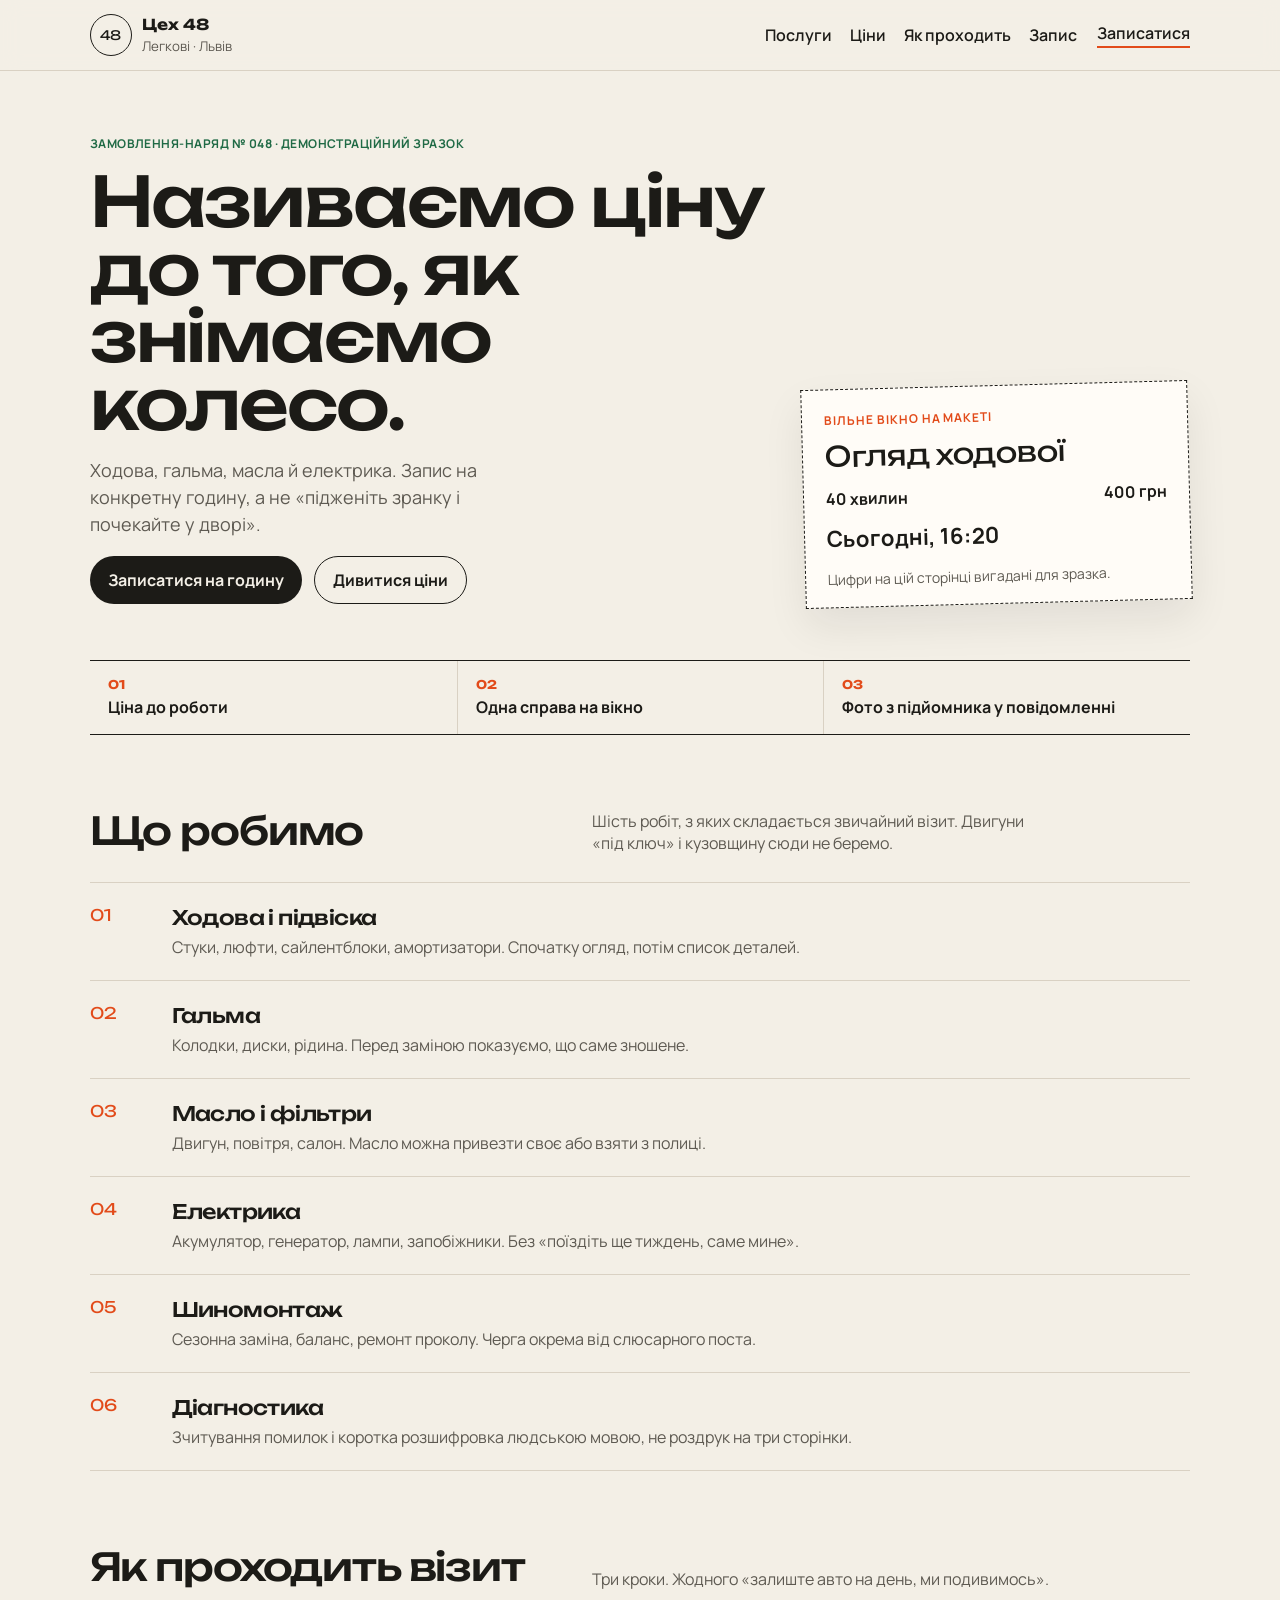
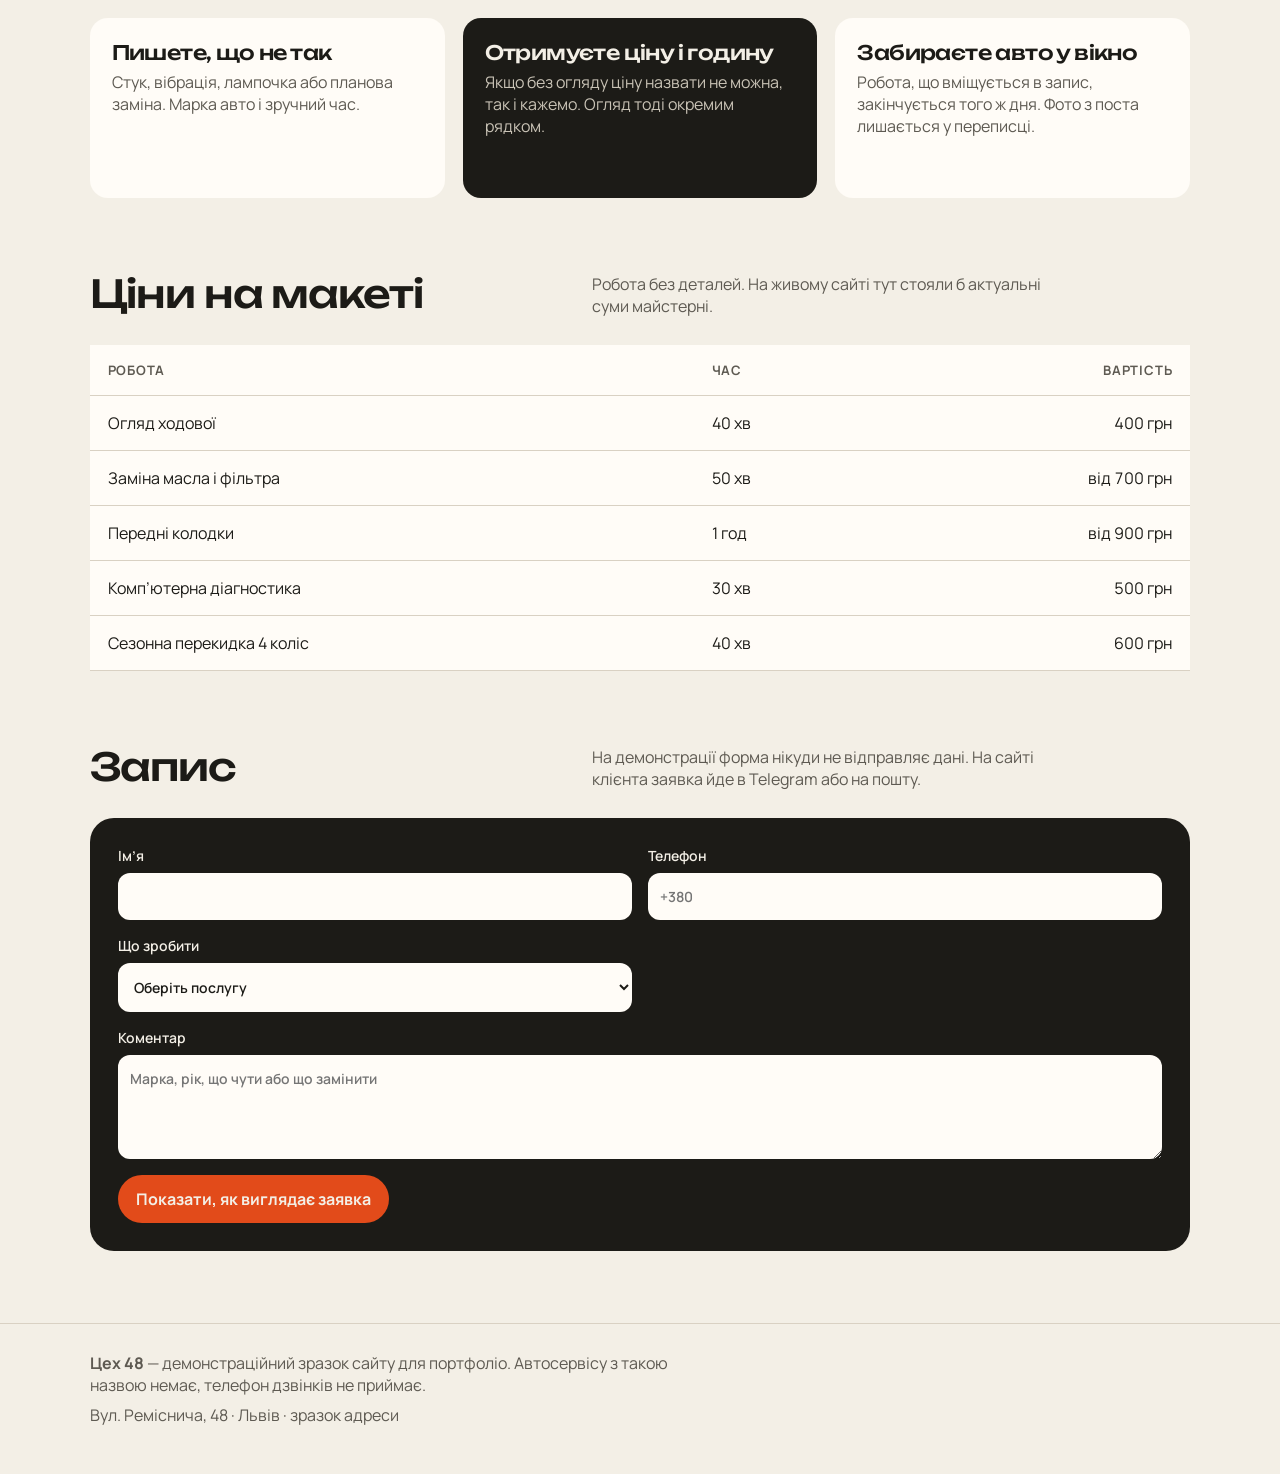
==== index.html @ 87de1c7a "Add a portfolio demo landing for a fictional auto shop. Co-authored-by: Cursor <cursoragent@cursor.c" ====
<!DOCTYPE html>
<html lang="uk">
<head>
  <meta charset="utf-8">
  <meta name="viewport" content="width=device-width, initial-scale=1">
  <title>Цех 48 — демонстраційний сайт автосервісу</title>
  <meta name="description" content="Демонстраційний лендінг автосервісу: послуги, ціни до початку роботи і форма запису. Зразок для портфоліо, не діючий сервіс.">
  <link rel="preconnect" href="https://fonts.googleapis.com">
  <link rel="preconnect" href="https://fonts.gstatic.com" crossorigin>
  <link href="https://fonts.googleapis.com/css2?family=Manrope:wght@400;500;600;700&family=Unbounded:wght@500;700&display=swap" rel="stylesheet">
  <link rel="stylesheet" href="styles.css">
</head>
<body>
  <a class="skip" href="#zapis">До запису</a>
  <header class="top">
    <a class="brand" href="#top">
      <span class="brand-mark" aria-hidden="true">48</span>
      <span>
        <strong>Цех 48</strong>
        <small>Легкові · Львів</small>
      </span>
    </a>
    <nav class="nav" id="nav">
      <a href="#poslugy">Послуги</a>
      <a href="#ciny">Ціни</a>
      <a href="#yak">Як проходить</a>
      <a href="#zapis">Запис</a>
    </nav>
    <a class="top-phone" href="#zapis">Записатися</a>
    <button class="menu" type="button" aria-expanded="false" aria-controls="nav">Меню</button>
  </header>

  <main id="top">
    <section class="hero">
      <div class="hero-copy">
        <p class="kicker">Замовлення-наряд № 048 · демонстраційний зразок</p>
        <h1>Називаємо ціну до того, як знімаємо колесо.</h1>
        <p class="lead">Ходова, гальма, масла й електрика. Запис на конкретну годину, а не «підженіть зранку і почекайте у дворі».</p>
        <div class="hero-actions">
          <a class="btn" href="#zapis">Записатися на годину</a>
          <a class="btn btn-ghost" href="#ciny">Дивитися ціни</a>
        </div>
      </div>
      <aside class="ticket" aria-label="Приклад вікна запису">
        <p class="ticket-label">Вільне вікно на макеті</p>
        <p class="ticket-title">Огляд ходової</p>
        <p class="ticket-meta"><span>40 хвилин</span><span>400 грн</span></p>
        <p class="ticket-time">Сьогодні, 16:20</p>
        <p class="ticket-note">Цифри на цій сторінці вигадані для зразка.</p>
      </aside>
    </section>

    <section class="strip" aria-label="Коротко про формат">
      <p><b>01</b> Ціна до роботи</p>
      <p><b>02</b> Одна справа на вікно</p>
      <p><b>03</b> Фото з підйомника у повідомленні</p>
    </section>

    <section id="poslugy" class="block">
      <div class="block-head">
        <h2>Що робимо</h2>
        <p>Шість робіт, з яких складається звичайний візит. Двигуни «під ключ» і кузовщину сюди не беремо.</p>
      </div>
      <ol class="services">
        <li>
          <span>01</span>
          <div>
            <h3>Ходова і підвіска</h3>
            <p>Стуки, люфти, сайлентблоки, амортизатори. Спочатку огляд, потім список деталей.</p>
          </div>
        </li>
        <li>
          <span>02</span>
          <div>
            <h3>Гальма</h3>
            <p>Колодки, диски, рідина. Перед заміною показуємо, що саме зношене.</p>
          </div>
        </li>
        <li>
          <span>03</span>
          <div>
            <h3>Масло і фільтри</h3>
            <p>Двигун, повітря, салон. Масло можна привезти своє або взяти з полиці.</p>
          </div>
        </li>
        <li>
          <span>04</span>
          <div>
            <h3>Електрика</h3>
            <p>Акумулятор, генератор, лампи, запобіжники. Без «поїздіть ще тиждень, саме мине».</p>
          </div>
        </li>
        <li>
          <span>05</span>
          <div>
            <h3>Шиномонтаж</h3>
            <p>Сезонна заміна, баланс, ремонт проколу. Черга окрема від слюсарного поста.</p>
          </div>
        </li>
        <li>
          <span>06</span>
          <div>
            <h3>Діагностика</h3>
            <p>Зчитування помилок і коротка розшифровка людською мовою, не роздрук на три сторінки.</p>
          </div>
        </li>
      </ol>
    </section>

    <section id="yak" class="block steps-wrap">
      <div class="block-head">
        <h2>Як проходить візит</h2>
        <p>Три кроки. Жодного «залиште авто на день, ми подивимось».</p>
      </div>
      <ol class="steps">
        <li>
          <h3>Пишете, що не так</h3>
          <p>Стук, вібрація, лампочка або планова заміна. Марка авто і зручний час.</p>
        </li>
        <li>
          <h3>Отримуєте ціну і годину</h3>
          <p>Якщо без огляду ціну назвати не можна, так і кажемо. Огляд тоді окремим рядком.</p>
        </li>
        <li>
          <h3>Забираєте авто у вікно</h3>
          <p>Робота, що вміщується в запис, закінчується того ж дня. Фото з поста лишається у переписці.</p>
        </li>
      </ol>
    </section>

    <section id="ciny" class="block">
      <div class="block-head">
        <h2>Ціни на макеті</h2>
        <p>Робота без деталей. На живому сайті тут стояли б актуальні суми майстерні.</p>
      </div>
      <table>
        <caption class="sr">Приклад цін</caption>
        <thead>
          <tr>
            <th>Робота</th>
            <th>Час</th>
            <th>Вартість</th>
          </tr>
        </thead>
        <tbody>
          <tr>
            <td>Огляд ходової</td>
            <td>40 хв</td>
            <td>400 грн</td>
          </tr>
          <tr>
            <td>Заміна масла і фільтра</td>
            <td>50 хв</td>
            <td>від 700 грн</td>
          </tr>
          <tr>
            <td>Передні колодки</td>
            <td>1 год</td>
            <td>від 900 грн</td>
          </tr>
          <tr>
            <td>Комп’ютерна діагностика</td>
            <td>30 хв</td>
            <td>500 грн</td>
          </tr>
          <tr>
            <td>Сезонна перекидка 4 коліс</td>
            <td>40 хв</td>
            <td>600 грн</td>
          </tr>
        </tbody>
      </table>
    </section>

    <section id="zapis" class="block book">
      <div class="block-head">
        <h2>Запис</h2>
        <p>На демонстрації форма нікуди не відправляє дані. На сайті клієнта заявка йде в Telegram або на пошту.</p>
      </div>
      <form id="form" novalidate>
        <label>
          Ім’я
          <input name="name" autocomplete="name" required maxlength="80">
        </label>
        <label>
          Телефон
          <input name="phone" type="tel" autocomplete="tel" required placeholder="+380">
        </label>
        <label>
          Що зробити
          <select name="job" required>
            <option value="">Оберіть послугу</option>
            <option>Огляд ходової</option>
            <option>Гальма</option>
            <option>Масло і фільтри</option>
            <option>Електрика</option>
            <option>Шиномонтаж</option>
            <option>Діагностика</option>
          </select>
        </label>
        <label class="full">
          Коментар
          <textarea name="note" rows="4" maxlength="400" placeholder="Марка, рік, що чути або що замінити"></textarea>
        </label>
        <button class="btn" type="submit">Показати, як виглядає заявка</button>
        <p class="form-status" role="status" hidden></p>
      </form>
    </section>
  </main>

  <footer>
    <p><strong>Цех 48</strong> — демонстраційний зразок сайту для портфоліо. Автосервісу з такою назвою немає, телефон дзвінків не приймає.</p>
    <p>Вул. Реміснича, 48 · Львів · зразок адреси</p>
  </footer>
  <script src="main.js"></script>
</body>
</html>
---- styles.css ----
:root {
  --paper: #f3efe6;
  --ink: #1c1b17;
  --muted: #5e5a52;
  --line: #d9d1c3;
  --rust: #e24b1a;
  --stamp: #1f6a45;
  --white: #fffcf7;
  --shadow: 0 18px 40px rgba(28, 27, 23, 0.08);
  font-family: Manrope, sans-serif;
  color: var(--ink);
  background: var(--paper);
}

* { box-sizing: border-box; }
html { scroll-behavior: smooth; }
body { margin: 0; }
img { max-width: 100%; }

.skip {
  position: absolute;
  left: 12px;
  top: -40px;
  background: var(--ink);
  color: white;
  padding: 8px 12px;
}
.skip:focus { top: 12px; }

.top {
  position: sticky;
  top: 0;
  z-index: 5;
  display: flex;
  align-items: center;
  gap: 20px;
  padding: 14px 7vw;
  background: rgba(243, 239, 230, 0.92);
  border-bottom: 1px solid var(--line);
  backdrop-filter: blur(10px);
}

.brand {
  display: flex;
  align-items: center;
  gap: 10px;
  color: inherit;
  text-decoration: none;
  margin-right: auto;
}
.brand strong { display: block; font-family: Unbounded, sans-serif; font-size: 15px; }
.brand small { color: var(--muted); }
.brand-mark {
  width: 42px;
  height: 42px;
  display: grid;
  place-items: center;
  border: 1.5px solid var(--ink);
  border-radius: 50%;
  font-family: Unbounded, sans-serif;
  font-size: 13px;
}

.nav { display: flex; gap: 18px; }
.nav a, .top-phone { color: inherit; text-decoration: none; font-weight: 600; }
.top-phone {
  border-bottom: 2px solid var(--rust);
  padding-bottom: 2px;
}
.menu {
  display: none;
  border: 1px solid var(--ink);
  background: transparent;
  padding: 8px 12px;
  font: inherit;
  font-weight: 700;
}

.hero {
  display: grid;
  grid-template-columns: 1.4fr 0.8fr;
  gap: 36px;
  align-items: end;
  padding: 64px 7vw 36px;
}
.kicker {
  margin: 0 0 16px;
  letter-spacing: 0.04em;
  text-transform: uppercase;
  font-size: 12px;
  font-weight: 700;
  color: var(--stamp);
}
h1, h2, h3 { font-family: Unbounded, sans-serif; font-weight: 500; letter-spacing: -0.03em; }
h1 { margin: 0; font-size: clamp(40px, 5.4vw, 72px); line-height: 0.98; max-width: 12ch; }
.lead { max-width: 42ch; font-size: 18px; line-height: 1.5; color: var(--muted); }
.hero-actions { display: flex; flex-wrap: wrap; gap: 12px; margin-top: 8px; }

.btn {
  display: inline-flex;
  align-items: center;
  justify-content: center;
  min-height: 48px;
  padding: 0 18px;
  border: 0;
  border-radius: 999px;
  background: var(--ink);
  color: var(--paper);
  font: inherit;
  font-weight: 700;
  text-decoration: none;
  cursor: pointer;
}
.btn-ghost { background: transparent; color: var(--ink); border: 1px solid var(--ink); }

.ticket {
  background: var(--white);
  border: 1px dashed var(--ink);
  box-shadow: var(--shadow);
  padding: 22px 22px 18px;
  transform: rotate(-1.5deg);
}
.ticket-label { margin: 0; font-size: 12px; font-weight: 700; letter-spacing: 0.08em; text-transform: uppercase; color: var(--rust); }
.ticket-title { margin: 10px 0 0; font-family: Unbounded, sans-serif; font-size: 28px; }
.ticket-meta, .ticket-time { display: flex; justify-content: space-between; margin: 14px 0 0; font-weight: 700; }
.ticket-time { font-size: 22px; }
.ticket-note { margin: 16px 0 0; color: var(--muted); font-size: 14px; }

.strip {
  display: grid;
  grid-template-columns: repeat(3, 1fr);
  margin: 20px 7vw 0;
  border-top: 1px solid var(--ink);
  border-bottom: 1px solid var(--ink);
}
.strip p { margin: 0; padding: 16px 18px; font-weight: 700; }
.strip p + p { border-left: 1px solid var(--line); }
.strip b { display: block; color: var(--rust); font-family: Unbounded, sans-serif; font-size: 12px; margin-bottom: 4px; }

.block { padding: 72px 7vw 0; }
.block-head { display: grid; grid-template-columns: 0.8fr 1fr; gap: 24px; align-items: end; margin-bottom: 28px; }
.block-head h2 { margin: 0; font-size: clamp(28px, 3vw, 42px); }
.block-head p { margin: 0; color: var(--muted); max-width: 46ch; }

.services { list-style: none; margin: 0; padding: 0; border-top: 1px solid var(--line); }
.services li {
  display: grid;
  grid-template-columns: 70px 1fr;
  gap: 12px;
  padding: 22px 0;
  border-bottom: 1px solid var(--line);
}
.services span { font-family: Unbounded, sans-serif; color: var(--rust); }
.services h3, .steps h3 { margin: 0 0 6px; font-size: 20px; }
.services p, .steps p { margin: 0; color: var(--muted); }

.steps { list-style: none; display: grid; grid-template-columns: repeat(3, 1fr); gap: 18px; margin: 0; padding: 0; }
.steps li { background: var(--white); padding: 22px; border-radius: 18px; min-height: 180px; }
.steps li:nth-child(2) { background: var(--ink); color: var(--paper); }
.steps li:nth-child(2) p { color: #c9c3b6; }

table { width: 100%; border-collapse: collapse; background: var(--white); }
th, td { text-align: left; padding: 16px 18px; border-bottom: 1px solid var(--line); }
th { font-size: 13px; letter-spacing: 0.06em; text-transform: uppercase; color: var(--muted); }
td:last-child, th:last-child { text-align: right; font-variant-numeric: tabular-nums; }
.sr { position: absolute; width: 1px; height: 1px; overflow: hidden; clip: rect(0 0 0 0); }

.book { padding-bottom: 72px; }
form {
  display: grid;
  grid-template-columns: 1fr 1fr;
  gap: 16px;
  background: var(--ink);
  color: var(--paper);
  padding: 28px;
  border-radius: 24px;
}
label { display: grid; gap: 8px; font-size: 14px; font-weight: 600; }
.full { grid-column: 1 / -1; }
input, select, textarea {
  width: 100%;
  border: 0;
  border-radius: 12px;
  padding: 14px 12px;
  font: inherit;
  color: var(--ink);
  background: var(--white);
}
textarea { resize: vertical; }
form .btn { justify-self: start; background: var(--rust); }
.form-status { grid-column: 1 / -1; margin: 0; min-height: 1.4em; }
form.invalid input:invalid, form.invalid select:invalid { outline: 2px solid #ffb199; }

footer {
  padding: 28px 7vw 40px;
  border-top: 1px solid var(--line);
  color: var(--muted);
}
footer p { margin: 0 0 8px; max-width: 62ch; }

@media (max-width: 860px) {
  .menu { display: inline-flex; }
  .nav, .top-phone { display: none; }
  .nav.open {
    display: flex;
    flex-direction: column;
    position: absolute;
    top: 70px;
    left: 0;
    right: 0;
    padding: 12px 7vw 18px;
    background: var(--paper);
    border-bottom: 1px solid var(--line);
  }
  .hero, .block-head, .steps, .strip, form { grid-template-columns: 1fr; }
  .strip p + p { border-left: 0; border-top: 1px solid var(--line); }
  h1 { max-width: none; }
  .hero { padding-top: 36px; }
  .ticket { transform: none; }
}
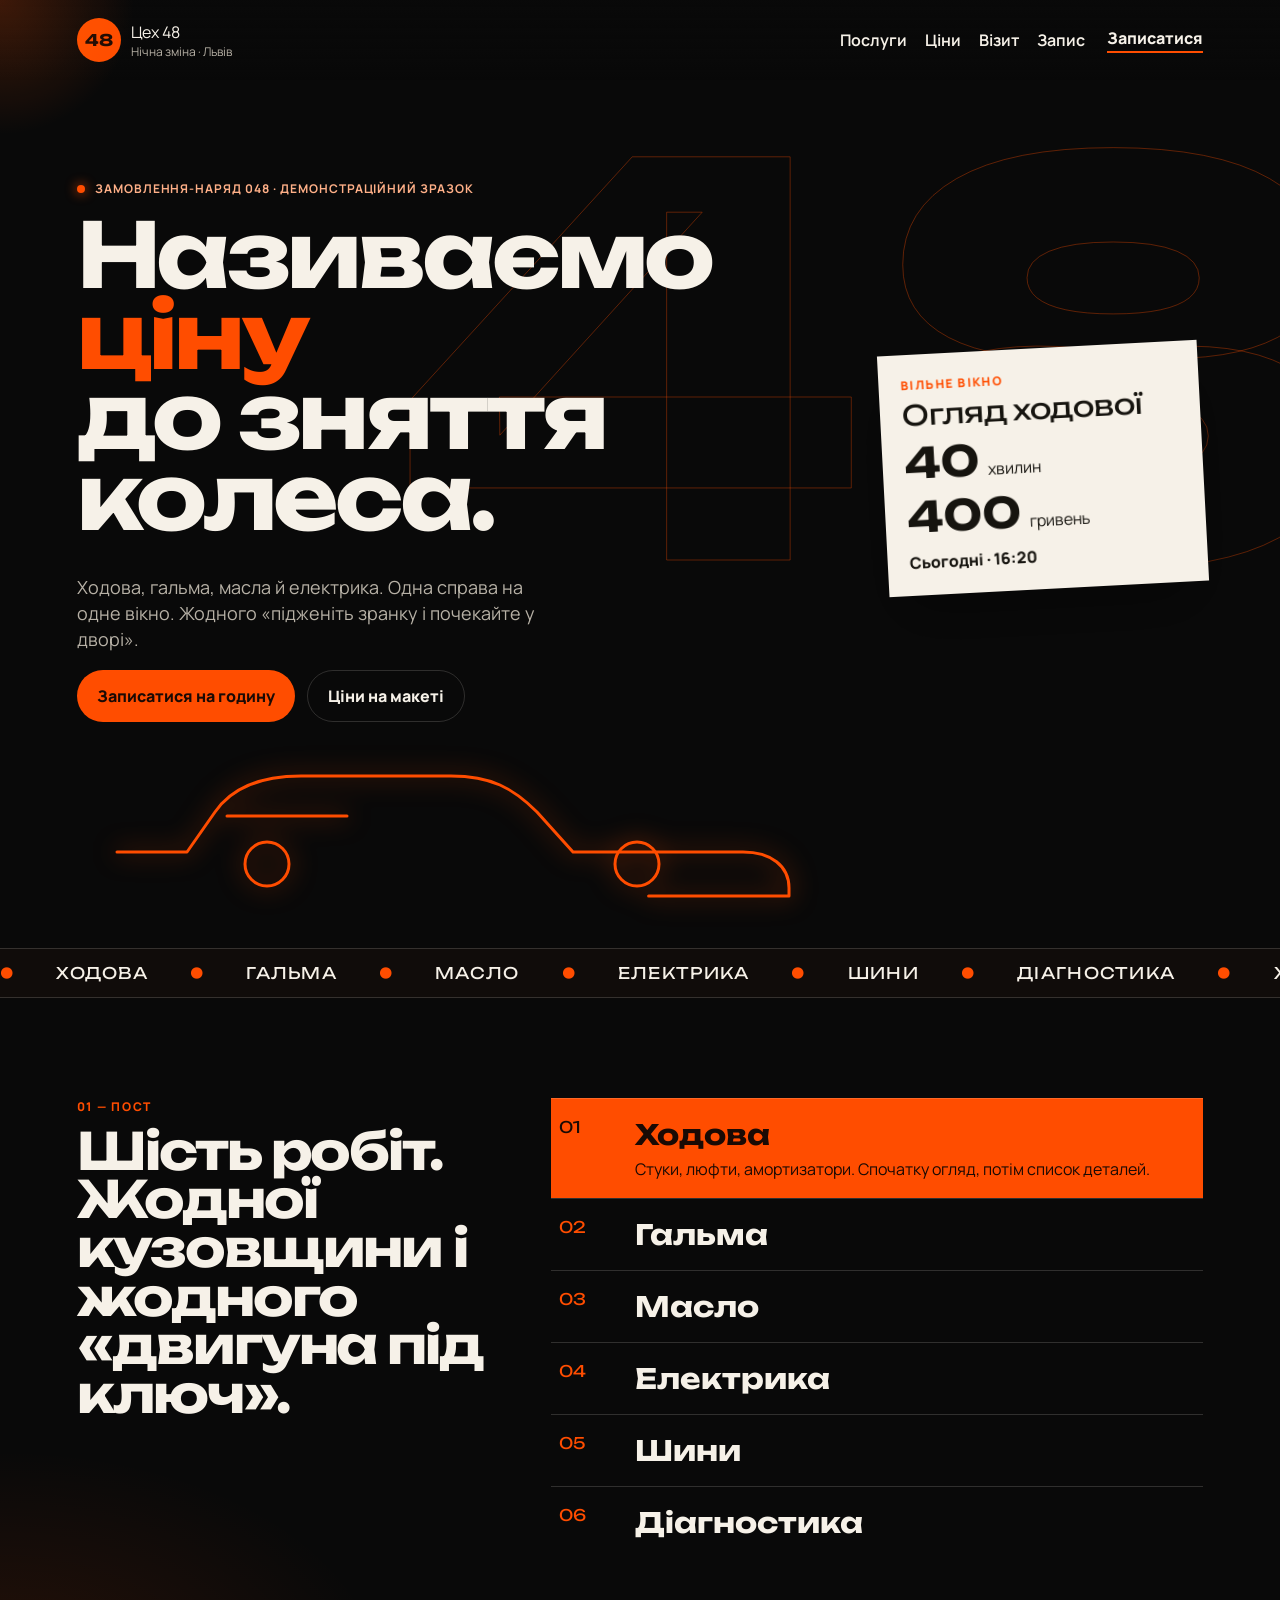
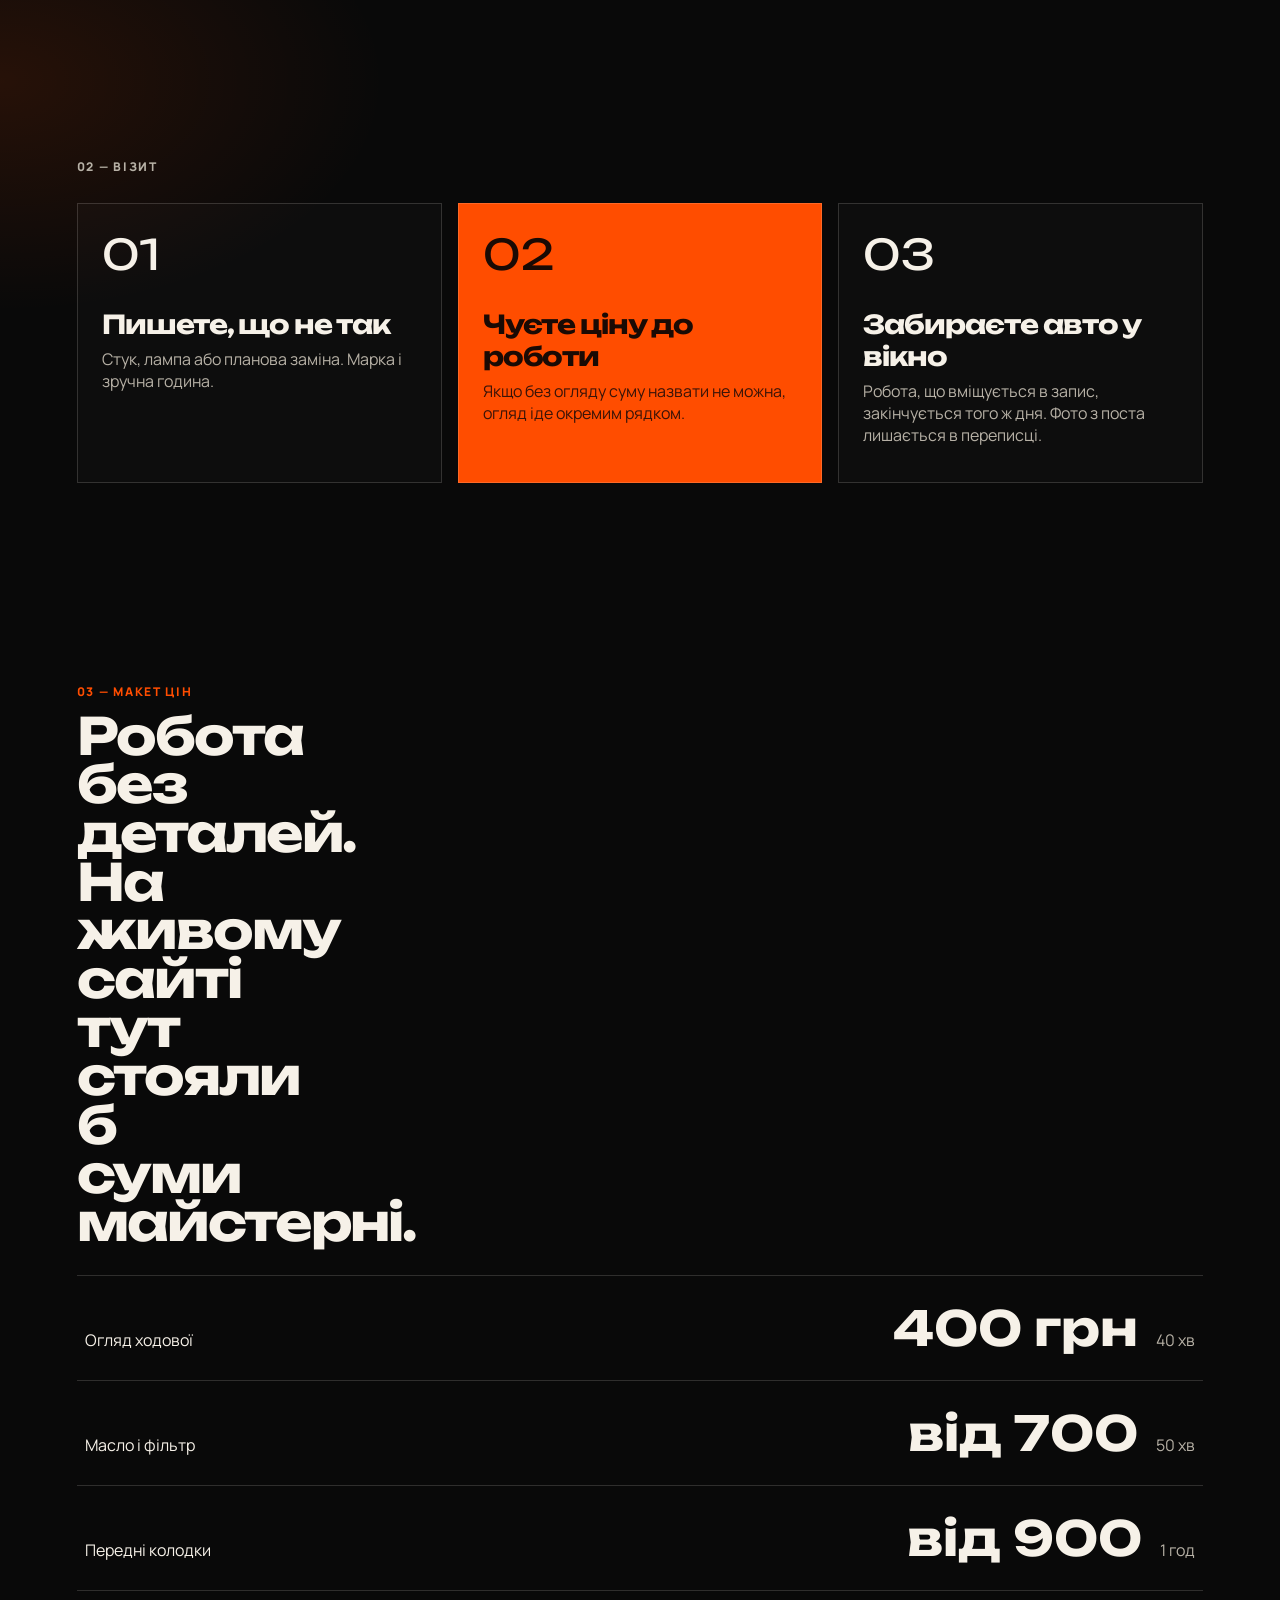
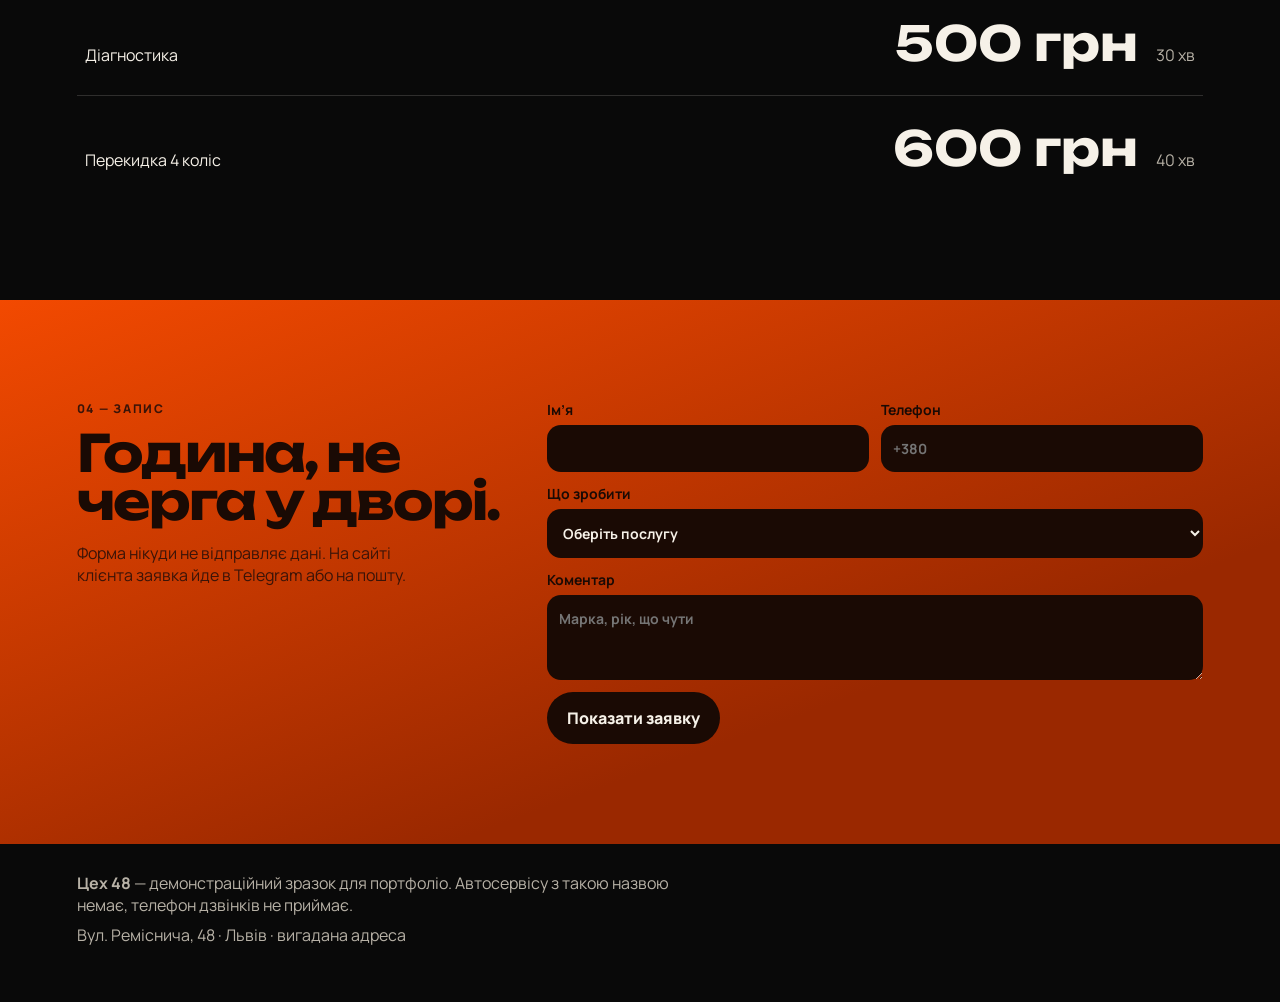
==== commit 2c449894: "Make the demo landing louder, with motion and a night-garage look. Co-authored-by: Cursor <cursorage" ====
--- a/index.html
+++ b/index.html
@@ -4,190 +4,156 @@
   <meta charset="utf-8">
   <meta name="viewport" content="width=device-width, initial-scale=1">
   <title>Цех 48 — демонстраційний сайт автосервісу</title>
-  <meta name="description" content="Демонстраційний лендінг автосервісу: послуги, ціни до початку роботи і форма запису. Зразок для портфоліо, не діючий сервіс.">
+  <meta name="description" content="Демонстраційний лендінг автосервісу Цех 48: послуги, ціни до початку роботи і форма запису. Зразок для портфоліо.">
   <link rel="preconnect" href="https://fonts.googleapis.com">
   <link rel="preconnect" href="https://fonts.gstatic.com" crossorigin>
-  <link href="https://fonts.googleapis.com/css2?family=Manrope:wght@400;500;600;700&family=Unbounded:wght@500;700&display=swap" rel="stylesheet">
+  <link href="https://fonts.googleapis.com/css2?family=Manrope:wght@400;500;600;700&family=Unbounded:wght@500;700;800&display=swap" rel="stylesheet">
   <link rel="stylesheet" href="styles.css">
 </head>
 <body>
+  <div class="progress" aria-hidden="true"></div>
+  <div class="glow" aria-hidden="true"></div>
   <a class="skip" href="#zapis">До запису</a>
+
   <header class="top">
     <a class="brand" href="#top">
-      <span class="brand-mark" aria-hidden="true">48</span>
-      <span>
-        <strong>Цех 48</strong>
-        <small>Легкові · Львів</small>
-      </span>
+      <span class="brand-mark">48</span>
+      <span>Цех 48<small>Нічна зміна · Львів</small></span>
     </a>
     <nav class="nav" id="nav">
       <a href="#poslugy">Послуги</a>
       <a href="#ciny">Ціни</a>
-      <a href="#yak">Як проходить</a>
+      <a href="#yak">Візит</a>
       <a href="#zapis">Запис</a>
     </nav>
-    <a class="top-phone" href="#zapis">Записатися</a>
+    <a class="book-link" href="#zapis">Записатися</a>
     <button class="menu" type="button" aria-expanded="false" aria-controls="nav">Меню</button>
   </header>
 
   <main id="top">
     <section class="hero">
-      <div class="hero-copy">
-        <p class="kicker">Замовлення-наряд № 048 · демонстраційний зразок</p>
-        <h1>Називаємо ціну до того, як знімаємо колесо.</h1>
-        <p class="lead">Ходова, гальма, масла й електрика. Запис на конкретну годину, а не «підженіть зранку і почекайте у дворі».</p>
+      <p class="ghost" aria-hidden="true">48</p>
+      <p class="kicker"><span class="live"></span> Замовлення-наряд 048 · демонстраційний зразок</p>
+      <h1>
+        <span>Називаємо</span>
+        <span class="hot">ціну</span>
+        <span>до зняття колеса.</span>
+      </h1>
+      <div class="hero-row">
+        <p class="lead">Ходова, гальма, масла й електрика. Одна справа на одне вікно. Жодного «підженіть зранку і почекайте у дворі».</p>
         <div class="hero-actions">
           <a class="btn" href="#zapis">Записатися на годину</a>
-          <a class="btn btn-ghost" href="#ciny">Дивитися ціни</a>
+          <a class="btn btn-line" href="#ciny">Ціни на макеті</a>
         </div>
       </div>
-      <aside class="ticket" aria-label="Приклад вікна запису">
-        <p class="ticket-label">Вільне вікно на макеті</p>
-        <p class="ticket-title">Огляд ходової</p>
-        <p class="ticket-meta"><span>40 хвилин</span><span>400 грн</span></p>
-        <p class="ticket-time">Сьогодні, 16:20</p>
-        <p class="ticket-note">Цифри на цій сторінці вигадані для зразка.</p>
+
+      <aside class="ticket">
+        <p class="ticket-k">Вільне вікно</p>
+        <p class="ticket-t">Огляд ходової</p>
+        <p class="ticket-n"><b data-count="40">0</b><span>хвилин</span></p>
+        <p class="ticket-p"><b data-count="400">0</b><span>гривень</span></p>
+        <p class="ticket-time">Сьогодні · 16:20</p>
       </aside>
+
+      <svg class="car" viewBox="0 0 760 160" aria-hidden="true">
+        <path d="M40 112h70l28-40c18-26 48-36 86-36h150c40 0 62 12 86 36l36 40h170c28 0 46 14 46 36v8H40v-8c0-20 0-36 0-36z"/>
+        <circle cx="190" cy="124" r="22"/>
+        <circle cx="560" cy="124" r="22"/>
+        <path d="M150 76h120"/>
+      </svg>
     </section>
 
-    <section class="strip" aria-label="Коротко про формат">
-      <p><b>01</b> Ціна до роботи</p>
-      <p><b>02</b> Одна справа на вікно</p>
-      <p><b>03</b> Фото з підйомника у повідомленні</p>
+    <div class="marquee" aria-hidden="true">
+      <div class="marquee-track">
+        <span>Ходова</span><span>Гальма</span><span>Масло</span><span>Електрика</span><span>Шини</span><span>Діагностика</span>
+        <span>Ходова</span><span>Гальма</span><span>Масло</span><span>Електрика</span><span>Шини</span><span>Діагностика</span>
+      </div>
+    </div>
+
+    <section id="poslugy" class="stage">
+      <div class="stage-copy">
+        <p class="eyebrow">01 — Пост</p>
+        <h2>Шість робіт. Жодної кузовщини і жодного «двигуна під ключ».</h2>
+      </div>
+      <div class="stage-list" role="list">
+        <button class="svc is-on" type="button" role="listitem">
+          <span>01</span>
+          <strong>Ходова</strong>
+          <em>Стуки, люфти, амортизатори. Спочатку огляд, потім список деталей.</em>
+        </button>
+        <button class="svc" type="button" role="listitem">
+          <span>02</span>
+          <strong>Гальма</strong>
+          <em>Колодки, диски, рідина. Перед заміною показуємо, що саме зношене.</em>
+        </button>
+        <button class="svc" type="button" role="listitem">
+          <span>03</span>
+          <strong>Масло</strong>
+          <em>Двигун, повітря, салон. Своє масло або з полиці майстерні.</em>
+        </button>
+        <button class="svc" type="button" role="listitem">
+          <span>04</span>
+          <strong>Електрика</strong>
+          <em>Акумулятор, генератор, лампи. Без «поїздіть ще тиждень».</em>
+        </button>
+        <button class="svc" type="button" role="listitem">
+          <span>05</span>
+          <strong>Шини</strong>
+          <em>Сезон, баланс, прокол. Окрема черга, не слюсарний пост.</em>
+        </button>
+        <button class="svc" type="button" role="listitem">
+          <span>06</span>
+          <strong>Діагностика</strong>
+          <em>Помилки людською мовою, не роздрук на три сторінки.</em>
+        </button>
+      </div>
     </section>
 
-    <section id="poslugy" class="block">
-      <div class="block-head">
-        <h2>Що робимо</h2>
-        <p>Шість робіт, з яких складається звичайний візит. Двигуни «під ключ» і кузовщину сюди не беремо.</p>
-      </div>
-      <ol class="services">
+    <section id="yak" class="visit">
+      <p class="eyebrow">02 — Візит</p>
+      <ol>
         <li>
           <span>01</span>
-          <div>
-            <h3>Ходова і підвіска</h3>
-            <p>Стуки, люфти, сайлентблоки, амортизатори. Спочатку огляд, потім список деталей.</p>
-          </div>
+          <h3>Пишете, що не так</h3>
+          <p>Стук, лампа або планова заміна. Марка і зручна година.</p>
         </li>
         <li>
           <span>02</span>
-          <div>
-            <h3>Гальма</h3>
-            <p>Колодки, диски, рідина. Перед заміною показуємо, що саме зношене.</p>
-          </div>
+          <h3>Чуєте ціну до роботи</h3>
+          <p>Якщо без огляду суму назвати не можна, огляд іде окремим рядком.</p>
         </li>
         <li>
           <span>03</span>
-          <div>
-            <h3>Масло і фільтри</h3>
-            <p>Двигун, повітря, салон. Масло можна привезти своє або взяти з полиці.</p>
-          </div>
-        </li>
-        <li>
-          <span>04</span>
-          <div>
-            <h3>Електрика</h3>
-            <p>Акумулятор, генератор, лампи, запобіжники. Без «поїздіть ще тиждень, саме мине».</p>
-          </div>
-        </li>
-        <li>
-          <span>05</span>
-          <div>
-            <h3>Шиномонтаж</h3>
-            <p>Сезонна заміна, баланс, ремонт проколу. Черга окрема від слюсарного поста.</p>
-          </div>
-        </li>
-        <li>
-          <span>06</span>
-          <div>
-            <h3>Діагностика</h3>
-            <p>Зчитування помилок і коротка розшифровка людською мовою, не роздрук на три сторінки.</p>
-          </div>
+          <h3>Забираєте авто у вікно</h3>
+          <p>Робота, що вміщується в запис, закінчується того ж дня. Фото з поста лишається в переписці.</p>
         </li>
       </ol>
     </section>
 
-    <section id="yak" class="block steps-wrap">
-      <div class="block-head">
-        <h2>Як проходить візит</h2>
-        <p>Три кроки. Жодного «залиште авто на день, ми подивимось».</p>
+    <section id="ciny" class="prices">
+      <div class="prices-head">
+        <p class="eyebrow">03 — Макет цін</p>
+        <h2>Робота без деталей. На живому сайті тут стояли б суми майстерні.</h2>
       </div>
-      <ol class="steps">
-        <li>
-          <h3>Пишете, що не так</h3>
-          <p>Стук, вібрація, лампочка або планова заміна. Марка авто і зручний час.</p>
-        </li>
-        <li>
-          <h3>Отримуєте ціну і годину</h3>
-          <p>Якщо без огляду ціну назвати не можна, так і кажемо. Огляд тоді окремим рядком.</p>
-        </li>
-        <li>
-          <h3>Забираєте авто у вікно</h3>
-          <p>Робота, що вміщується в запис, закінчується того ж дня. Фото з поста лишається у переписці.</p>
-        </li>
-      </ol>
+      <ul>
+        <li><span>Огляд ходової</span><b>400 грн</b><i>40 хв</i></li>
+        <li><span>Масло і фільтр</span><b>від 700</b><i>50 хв</i></li>
+        <li><span>Передні колодки</span><b>від 900</b><i>1 год</i></li>
+        <li><span>Діагностика</span><b>500 грн</b><i>30 хв</i></li>
+        <li><span>Перекидка 4 коліс</span><b>600 грн</b><i>40 хв</i></li>
+      </ul>
     </section>
 
-    <section id="ciny" class="block">
-      <div class="block-head">
-        <h2>Ціни на макеті</h2>
-        <p>Робота без деталей. На живому сайті тут стояли б актуальні суми майстерні.</p>
-      </div>
-      <table>
-        <caption class="sr">Приклад цін</caption>
-        <thead>
-          <tr>
-            <th>Робота</th>
-            <th>Час</th>
-            <th>Вартість</th>
-          </tr>
-        </thead>
-        <tbody>
-          <tr>
-            <td>Огляд ходової</td>
-            <td>40 хв</td>
-            <td>400 грн</td>
-          </tr>
-          <tr>
-            <td>Заміна масла і фільтра</td>
-            <td>50 хв</td>
-            <td>від 700 грн</td>
-          </tr>
-          <tr>
-            <td>Передні колодки</td>
-            <td>1 год</td>
-            <td>від 900 грн</td>
-          </tr>
-          <tr>
-            <td>Комп’ютерна діагностика</td>
-            <td>30 хв</td>
-            <td>500 грн</td>
-          </tr>
-          <tr>
-            <td>Сезонна перекидка 4 коліс</td>
-            <td>40 хв</td>
-            <td>600 грн</td>
-          </tr>
-        </tbody>
-      </table>
-    </section>
-
-    <section id="zapis" class="block book">
-      <div class="block-head">
-        <h2>Запис</h2>
-        <p>На демонстрації форма нікуди не відправляє дані. На сайті клієнта заявка йде в Telegram або на пошту.</p>
+    <section id="zapis" class="book">
+      <div>
+        <p class="eyebrow light">04 — Запис</p>
+        <h2>Година, не черга у дворі.</h2>
+        <p class="book-note">Форма нікуди не відправляє дані. На сайті клієнта заявка йде в Telegram або на пошту.</p>
       </div>
       <form id="form" novalidate>
-        <label>
-          Ім’я
-          <input name="name" autocomplete="name" required maxlength="80">
-        </label>
-        <label>
-          Телефон
-          <input name="phone" type="tel" autocomplete="tel" required placeholder="+380">
-        </label>
-        <label>
-          Що зробити
+        <label>Ім’я<input name="name" autocomplete="name" required maxlength="80"></label>
+        <label>Телефон<input name="phone" type="tel" autocomplete="tel" required placeholder="+380"></label>
+        <label class="full">Що зробити
           <select name="job" required>
             <option value="">Оберіть послугу</option>
             <option>Огляд ходової</option>
@@ -198,19 +164,16 @@
             <option>Діагностика</option>
           </select>
         </label>
-        <label class="full">
-          Коментар
-          <textarea name="note" rows="4" maxlength="400" placeholder="Марка, рік, що чути або що замінити"></textarea>
-        </label>
-        <button class="btn" type="submit">Показати, як виглядає заявка</button>
+        <label class="full">Коментар<textarea name="note" rows="3" maxlength="400" placeholder="Марка, рік, що чути"></textarea></label>
+        <button class="btn" type="submit">Показати заявку</button>
         <p class="form-status" role="status" hidden></p>
       </form>
     </section>
   </main>
 
   <footer>
-    <p><strong>Цех 48</strong> — демонстраційний зразок сайту для портфоліо. Автосервісу з такою назвою немає, телефон дзвінків не приймає.</p>
-    <p>Вул. Реміснича, 48 · Львів · зразок адреси</p>
+    <p><strong>Цех 48</strong> — демонстраційний зразок для портфоліо. Автосервісу з такою назвою немає, телефон дзвінків не приймає.</p>
+    <p>Вул. Реміснича, 48 · Львів · вигадана адреса</p>
   </footer>
   <script src="main.js"></script>
 </body>
--- a/styles.css
+++ b/styles.css
@@ -1,220 +1,380 @@
 :root {
-  --paper: #f3efe6;
-  --ink: #1c1b17;
-  --muted: #5e5a52;
-  --line: #d9d1c3;
-  --rust: #e24b1a;
-  --stamp: #1f6a45;
-  --white: #fffcf7;
-  --shadow: 0 18px 40px rgba(28, 27, 23, 0.08);
+  --bg: #090909;
+  --ink: #f6f1e8;
+  --muted: #b7b1a6;
+  --hot: #ff4d00;
+  --hot-2: #ffb088;
+  --line: rgba(246, 241, 232, 0.16);
+  --paper: #f6f1e8;
   font-family: Manrope, sans-serif;
   color: var(--ink);
-  background: var(--paper);
+  background: var(--bg);
 }
 
 * { box-sizing: border-box; }
 html { scroll-behavior: smooth; }
-body { margin: 0; }
-img { max-width: 100%; }
+body { margin: 0; overflow-x: hidden; background:
+  radial-gradient(900px 480px at 80% -10%, rgba(255, 77, 0, 0.28), transparent 60%),
+  radial-gradient(700px 420px at 0% 40%, rgba(255, 77, 0, 0.12), transparent 55%),
+  var(--bg);
+}
+a { color: inherit; }
+button, input, select, textarea { font: inherit; color: inherit; }
 
 .skip {
   position: absolute;
   left: 12px;
-  top: -40px;
-  background: var(--ink);
-  color: white;
+  top: -48px;
+  background: var(--hot);
+  color: #1a0a04;
   padding: 8px 12px;
+  z-index: 20;
 }
 .skip:focus { top: 12px; }
 
+.progress {
+  position: fixed;
+  left: 0;
+  top: 0;
+  height: 3px;
+  width: 0;
+  background: var(--hot);
+  z-index: 30;
+  box-shadow: 0 0 16px var(--hot);
+}
+.glow {
+  position: fixed;
+  width: 280px;
+  height: 280px;
+  margin: -140px 0 0 -140px;
+  border-radius: 50%;
+  pointer-events: none;
+  z-index: 15;
+  background: radial-gradient(circle, rgba(255, 77, 0, 0.22), transparent 68%);
+  mix-blend-mode: screen;
+}
+
 .top {
-  position: sticky;
-  top: 0;
-  z-index: 5;
+  position: fixed;
+  inset: 0 0 auto 0;
+  z-index: 10;
   display: flex;
   align-items: center;
-  gap: 20px;
-  padding: 14px 7vw;
-  background: rgba(243, 239, 230, 0.92);
-  border-bottom: 1px solid var(--line);
-  backdrop-filter: blur(10px);
-}
-
-.brand {
+  gap: 22px;
+  padding: 18px 6vw;
+  background: linear-gradient(to bottom, rgba(9, 9, 9, 0.86), transparent);
+}
+.brand { display: flex; gap: 10px; align-items: center; text-decoration: none; margin-right: auto; }
+.brand small { display: block; color: var(--muted); font-size: 12px; }
+.brand-mark {
+  width: 44px;
+  height: 44px;
+  display: grid;
+  place-items: center;
+  border-radius: 50%;
+  background: var(--hot);
+  color: #1a0a04;
+  font-family: Unbounded, sans-serif;
+  font-weight: 700;
+}
+.nav { display: flex; gap: 18px; }
+.nav a { text-decoration: none; font-weight: 650; }
+.book-link {
+  text-decoration: none;
+  font-weight: 800;
+  border-bottom: 2px solid var(--hot);
+  padding-bottom: 2px;
+}
+.menu {
+  display: none;
+  background: transparent;
+  border: 1px solid var(--ink);
+  padding: 8px 12px;
+  font-weight: 800;
+}
+
+.hero {
+  position: relative;
+  min-height: 100vh;
+  padding: 20vh 6vw 48px;
+  display: grid;
+  grid-template-columns: minmax(0, 1.35fr) minmax(260px, 0.65fr);
+  grid-template-areas:
+    "kicker kicker"
+    "title ticket"
+    "copy ticket"
+    "car car";
+  align-items: center;
+  gap: 18px 40px;
+}
+.kicker { grid-area: kicker; }
+h1 { grid-area: title; }
+.hero-row { grid-area: copy; }
+.ticket { grid-area: ticket; }
+.car { grid-area: car; }
+.ghost {
+  position: absolute;
+  right: -6vw;
+  top: 16vh;
+  margin: 0;
+  font-family: Unbounded, sans-serif;
+  font-weight: 800;
+  font-size: 42vw;
+  line-height: 0.8;
+  color: transparent;
+  -webkit-text-stroke: 1px rgba(255, 77, 0, 0.35);
+  pointer-events: none;
+  transition: transform 0.4s ease-out;
+}
+.kicker {
+  grid-column: 1 / -1;
+  margin: 0;
   display: flex;
   align-items: center;
   gap: 10px;
-  color: inherit;
-  text-decoration: none;
-  margin-right: auto;
-}
-.brand strong { display: block; font-family: Unbounded, sans-serif; font-size: 15px; }
-.brand small { color: var(--muted); }
-.brand-mark {
-  width: 42px;
-  height: 42px;
-  display: grid;
-  place-items: center;
-  border: 1.5px solid var(--ink);
-  border-radius: 50%;
-  font-family: Unbounded, sans-serif;
-  font-size: 13px;
-}
-
-.nav { display: flex; gap: 18px; }
-.nav a, .top-phone { color: inherit; text-decoration: none; font-weight: 600; }
-.top-phone {
-  border-bottom: 2px solid var(--rust);
-  padding-bottom: 2px;
-}
-.menu {
-  display: none;
-  border: 1px solid var(--ink);
-  background: transparent;
-  padding: 8px 12px;
-  font: inherit;
-  font-weight: 700;
-}
-
-.hero {
-  display: grid;
-  grid-template-columns: 1.4fr 0.8fr;
-  gap: 36px;
-  align-items: end;
-  padding: 64px 7vw 36px;
-}
-.kicker {
-  margin: 0 0 16px;
-  letter-spacing: 0.04em;
+  letter-spacing: 0.08em;
   text-transform: uppercase;
   font-size: 12px;
   font-weight: 700;
-  color: var(--stamp);
-}
-h1, h2, h3 { font-family: Unbounded, sans-serif; font-weight: 500; letter-spacing: -0.03em; }
-h1 { margin: 0; font-size: clamp(40px, 5.4vw, 72px); line-height: 0.98; max-width: 12ch; }
-.lead { max-width: 42ch; font-size: 18px; line-height: 1.5; color: var(--muted); }
-.hero-actions { display: flex; flex-wrap: wrap; gap: 12px; margin-top: 8px; }
-
+  color: var(--hot-2);
+}
+.live {
+  width: 8px;
+  height: 8px;
+  border-radius: 50%;
+  background: var(--hot);
+  box-shadow: 0 0 12px var(--hot);
+  animation: pulse 1.6s ease-in-out infinite;
+}
+h1, h2, h3 { font-family: Unbounded, sans-serif; font-weight: 700; letter-spacing: -0.04em; }
+h1 {
+  grid-column: 1;
+  margin: 0;
+  font-size: clamp(52px, 7vw, 104px);
+  line-height: 0.9;
+}
+h1 span { display: block; animation: rise 0.8s cubic-bezier(.2,.7,.2,1) both; }
+h1 span:nth-child(2) { animation-delay: 0.08s; color: var(--hot); }
+h1 span:nth-child(3) { animation-delay: 0.16s; }
+.hero-row { max-width: 46ch; }
+.lead { color: var(--muted); font-size: 18px; line-height: 1.45; }
+.hero-actions { display: flex; flex-wrap: wrap; gap: 12px; }
 .btn {
   display: inline-flex;
   align-items: center;
   justify-content: center;
-  min-height: 48px;
-  padding: 0 18px;
+  min-height: 52px;
+  padding: 0 20px;
   border: 0;
   border-radius: 999px;
-  background: var(--ink);
-  color: var(--paper);
-  font: inherit;
-  font-weight: 700;
+  background: var(--hot);
+  color: #1a0a04;
+  font-weight: 800;
   text-decoration: none;
   cursor: pointer;
-}
-.btn-ghost { background: transparent; color: var(--ink); border: 1px solid var(--ink); }
+  position: relative;
+  overflow: hidden;
+}
+.btn::after {
+  content: "";
+  position: absolute;
+  inset: 0;
+  background: linear-gradient(110deg, transparent 30%, rgba(255,255,255,.45), transparent 70%);
+  transform: translateX(-120%);
+  animation: shine 2.8s ease-in-out infinite;
+}
+.btn-line { background: transparent; color: var(--ink); border: 1px solid var(--line); }
+.btn-line::after { display: none; }
 
 .ticket {
-  background: var(--white);
-  border: 1px dashed var(--ink);
-  box-shadow: var(--shadow);
-  padding: 22px 22px 18px;
-  transform: rotate(-1.5deg);
-}
-.ticket-label { margin: 0; font-size: 12px; font-weight: 700; letter-spacing: 0.08em; text-transform: uppercase; color: var(--rust); }
-.ticket-title { margin: 10px 0 0; font-family: Unbounded, sans-serif; font-size: 28px; }
-.ticket-meta, .ticket-time { display: flex; justify-content: space-between; margin: 14px 0 0; font-weight: 700; }
-.ticket-time { font-size: 22px; }
-.ticket-note { margin: 16px 0 0; color: var(--muted); font-size: 14px; }
-
-.strip {
-  display: grid;
-  grid-template-columns: repeat(3, 1fr);
-  margin: 20px 7vw 0;
-  border-top: 1px solid var(--ink);
-  border-bottom: 1px solid var(--ink);
-}
-.strip p { margin: 0; padding: 16px 18px; font-weight: 700; }
-.strip p + p { border-left: 1px solid var(--line); }
-.strip b { display: block; color: var(--rust); font-family: Unbounded, sans-serif; font-size: 12px; margin-bottom: 4px; }
-
-.block { padding: 72px 7vw 0; }
-.block-head { display: grid; grid-template-columns: 0.8fr 1fr; gap: 24px; align-items: end; margin-bottom: 28px; }
-.block-head h2 { margin: 0; font-size: clamp(28px, 3vw, 42px); }
-.block-head p { margin: 0; color: var(--muted); max-width: 46ch; }
-
-.services { list-style: none; margin: 0; padding: 0; border-top: 1px solid var(--line); }
-.services li {
-  display: grid;
-  grid-template-columns: 70px 1fr;
-  gap: 12px;
-  padding: 22px 0;
+  justify-self: end;
+  width: min(320px, 100%);
+  padding: 22px;
+  background: var(--paper);
+  color: #16140f;
+  transform: rotate(-3deg);
+  box-shadow: 0 30px 60px rgba(0,0,0,.35);
+  animation: drop 0.9s 0.2s cubic-bezier(.2,.7,.2,1) both;
+}
+.ticket-k { margin: 0; font-size: 12px; font-weight: 800; letter-spacing: 0.12em; text-transform: uppercase; color: var(--hot); }
+.ticket-t { margin: 8px 0 0; font-family: Unbounded, sans-serif; font-size: 28px; line-height: 1; }
+.ticket-n, .ticket-p { display: flex; align-items: baseline; gap: 8px; margin: 12px 0 0; }
+.ticket b { font-family: Unbounded, sans-serif; font-size: 42px; line-height: 1; }
+.ticket-time { margin: 14px 0 0; font-weight: 800; }
+
+.car {
+  grid-column: 1 / -1;
+  width: min(760px, 100%);
+  height: auto;
+  fill: none;
+  stroke: var(--hot);
+  stroke-width: 3;
+  stroke-linecap: round;
+  stroke-linejoin: round;
+  filter: drop-shadow(0 0 12px rgba(255, 77, 0, 0.65));
+}
+.car path, .car circle {
+  stroke-dasharray: 900;
+  stroke-dashoffset: 900;
+  animation: draw 2.4s 0.3s ease forwards;
+}
+
+.marquee {
+  border-top: 1px solid var(--line);
   border-bottom: 1px solid var(--line);
-}
-.services span { font-family: Unbounded, sans-serif; color: var(--rust); }
-.services h3, .steps h3 { margin: 0 0 6px; font-size: 20px; }
-.services p, .steps p { margin: 0; color: var(--muted); }
-
-.steps { list-style: none; display: grid; grid-template-columns: repeat(3, 1fr); gap: 18px; margin: 0; padding: 0; }
-.steps li { background: var(--white); padding: 22px; border-radius: 18px; min-height: 180px; }
-.steps li:nth-child(2) { background: var(--ink); color: var(--paper); }
-.steps li:nth-child(2) p { color: #c9c3b6; }
-
-table { width: 100%; border-collapse: collapse; background: var(--white); }
-th, td { text-align: left; padding: 16px 18px; border-bottom: 1px solid var(--line); }
-th { font-size: 13px; letter-spacing: 0.06em; text-transform: uppercase; color: var(--muted); }
-td:last-child, th:last-child { text-align: right; font-variant-numeric: tabular-nums; }
-.sr { position: absolute; width: 1px; height: 1px; overflow: hidden; clip: rect(0 0 0 0); }
-
-.book { padding-bottom: 72px; }
-form {
-  display: grid;
-  grid-template-columns: 1fr 1fr;
-  gap: 16px;
-  background: var(--ink);
-  color: var(--paper);
-  padding: 28px;
-  border-radius: 24px;
-}
-label { display: grid; gap: 8px; font-size: 14px; font-weight: 600; }
+  overflow: hidden;
+  background: #100c0a;
+}
+.marquee-track {
+  display: flex;
+  gap: 42px;
+  width: max-content;
+  padding: 14px 0;
+  animation: run 18s linear infinite;
+  font-family: Unbounded, sans-serif;
+  text-transform: uppercase;
+  letter-spacing: 0.08em;
+}
+.marquee span::before { content: "●"; color: var(--hot); margin-right: 42px; }
+
+.stage, .visit, .prices, .book { padding: 100px 6vw; }
+.eyebrow { margin: 0 0 12px; color: var(--hot); font-weight: 800; letter-spacing: 0.14em; text-transform: uppercase; font-size: 12px; }
+.stage { display: grid; grid-template-columns: 0.8fr 1.2fr; gap: 40px; align-items: start; }
+.stage h2, .prices h2, .book h2 { margin: 0; font-size: clamp(32px, 4vw, 58px); line-height: 0.95; }
+.stage-list { display: grid; }
+.svc {
+  display: grid;
+  grid-template-columns: 64px 1fr;
+  grid-template-rows: auto auto;
+  column-gap: 12px;
+  text-align: left;
+  background: transparent;
+  border: 0;
+  border-top: 1px solid var(--line);
+  padding: 18px 8px;
+  cursor: pointer;
+}
+.svc strong { font-family: Unbounded, sans-serif; font-size: 28px; }
+.svc em { grid-column: 2; color: var(--muted); font-style: normal; max-height: 0; overflow: hidden; transition: max-height 0.35s ease, margin 0.35s ease; }
+.svc span { color: var(--hot); font-family: Unbounded, sans-serif; }
+.svc.is-on { background: var(--hot); color: #1a0a04; }
+.svc.is-on span, .svc.is-on em { color: #1a0a04; }
+.svc.is-on em { max-height: 80px; margin-top: 6px; }
+
+.visit ol { list-style: none; display: grid; grid-template-columns: repeat(3, 1fr); gap: 16px; margin: 28px 0 0; padding: 0; }
+.visit li {
+  min-height: 280px;
+  padding: 24px;
+  border: 1px solid var(--line);
+  background: rgba(255,255,255,0.02);
+  transform: translateY(24px);
+  opacity: 0;
+  animation: rise 0.7s ease forwards;
+}
+.visit li:nth-child(2) { animation-delay: 0.1s; background: var(--hot); color: #1a0a04; }
+.visit li:nth-child(3) { animation-delay: 0.2s; }
+.visit span { font-family: Unbounded, sans-serif; font-size: 42px; }
+.visit h3 { margin: 28px 0 8px; font-size: 26px; }
+.visit p { margin: 0; color: var(--muted); }
+.visit li:nth-child(2) p { color: #3a1408; }
+
+.prices-head { max-width: 16ch; margin-bottom: 28px; }
+.prices ul { list-style: none; margin: 0; padding: 0; }
+.prices li {
+  display: grid;
+  grid-template-columns: 1.4fr auto auto;
+  gap: 18px;
+  align-items: baseline;
+  padding: 22px 8px;
+  border-top: 1px solid var(--line);
+  position: relative;
+}
+.prices li::before {
+  content: "";
+  position: absolute;
+  left: 0;
+  top: 0;
+  bottom: 0;
+  width: 0;
+  background: rgba(255, 77, 0, 0.16);
+  transition: width 0.35s ease;
+}
+.prices li:hover::before { width: 100%; }
+.prices b { font-family: Unbounded, sans-serif; font-size: clamp(28px, 4vw, 48px); position: relative; }
+.prices i { color: var(--muted); font-style: normal; position: relative; }
+
+.book {
+  display: grid;
+  grid-template-columns: 0.8fr 1.2fr;
+  gap: 32px;
+  background:
+    linear-gradient(160deg, rgba(255,77,0,0.95), #9a2800 70%);
+  color: #1a0a04;
+}
+.book .eyebrow, .book-note { color: #3a1408; }
+.book-note { max-width: 36ch; }
+form { display: grid; grid-template-columns: 1fr 1fr; gap: 12px; align-content: start; }
+label { display: grid; gap: 6px; font-weight: 700; font-size: 14px; }
 .full { grid-column: 1 / -1; }
 input, select, textarea {
   width: 100%;
   border: 0;
-  border-radius: 12px;
+  border-radius: 14px;
   padding: 14px 12px;
-  font: inherit;
-  color: var(--ink);
-  background: var(--white);
-}
-textarea { resize: vertical; }
-form .btn { justify-self: start; background: var(--rust); }
-.form-status { grid-column: 1 / -1; margin: 0; min-height: 1.4em; }
-form.invalid input:invalid, form.invalid select:invalid { outline: 2px solid #ffb199; }
-
-footer {
-  padding: 28px 7vw 40px;
-  border-top: 1px solid var(--line);
-  color: var(--muted);
-}
+  background: #1a0a04;
+  color: var(--paper);
+}
+form .btn { background: #1a0a04; color: var(--paper); justify-self: start; }
+form .btn::after { display: none; }
+.form-status { grid-column: 1 / -1; margin: 0; font-weight: 800; min-height: 1.3em; }
+form.invalid input:invalid, form.invalid select:invalid { outline: 2px solid #1a0a04; }
+.stamped { animation: stamp 0.35s cubic-bezier(.2,1.4,.3,1); }
+
+footer { padding: 28px 6vw 48px; color: var(--muted); }
 footer p { margin: 0 0 8px; max-width: 62ch; }
 
+@keyframes rise { from { opacity: 0; transform: translateY(28px); } to { opacity: 1; transform: none; } }
+@keyframes drop { from { opacity: 0; transform: translateY(-30px) rotate(-8deg); } to { opacity: 1; transform: rotate(-3deg); } }
+@keyframes draw { to { stroke-dashoffset: 0; } }
+@keyframes run { to { transform: translateX(-50%); } }
+@keyframes pulse { 50% { opacity: 0.35; transform: scale(0.7); } }
+@keyframes shine { 0%, 62% { transform: translateX(-120%); } 100% { transform: translateX(120%); } }
+@keyframes stamp { from { transform: scale(1.4); } to { transform: none; } }
+
 @media (max-width: 860px) {
+  .glow { display: none; }
   .menu { display: inline-flex; }
-  .nav, .top-phone { display: none; }
+  .nav, .book-link { display: none; }
   .nav.open {
     display: flex;
     flex-direction: column;
     position: absolute;
-    top: 70px;
+    top: 72px;
     left: 0;
     right: 0;
-    padding: 12px 7vw 18px;
-    background: var(--paper);
+    padding: 8px 6vw 18px;
+    background: #090909;
     border-bottom: 1px solid var(--line);
   }
-  .hero, .block-head, .steps, .strip, form { grid-template-columns: 1fr; }
-  .strip p + p { border-left: 0; border-top: 1px solid var(--line); }
-  h1 { max-width: none; }
-  .hero { padding-top: 36px; }
-  .ticket { transform: none; }
-}
+  .hero, .stage, .visit ol, .book, form { grid-template-columns: 1fr; }
+  .hero {
+    padding-top: 18vh;
+    grid-template-areas:
+      "kicker"
+      "title"
+      "copy"
+      "ticket"
+      "car";
+  }
+  .ticket { justify-self: start; transform: none; }
+  .ghost { font-size: 70vw; top: 18vh; }
+  .prices li { grid-template-columns: 1fr auto; }
+  .prices i { display: none; }
+  h1 { font-size: clamp(42px, 12vw, 68px); }
+}
+
+@media (prefers-reduced-motion: reduce) {
+  *, *::before, *::after { animation: none !important; transition: none !important; }
+  .car path, .car circle { stroke-dashoffset: 0; }
+  .visit li { opacity: 1; transform: none; }
+}
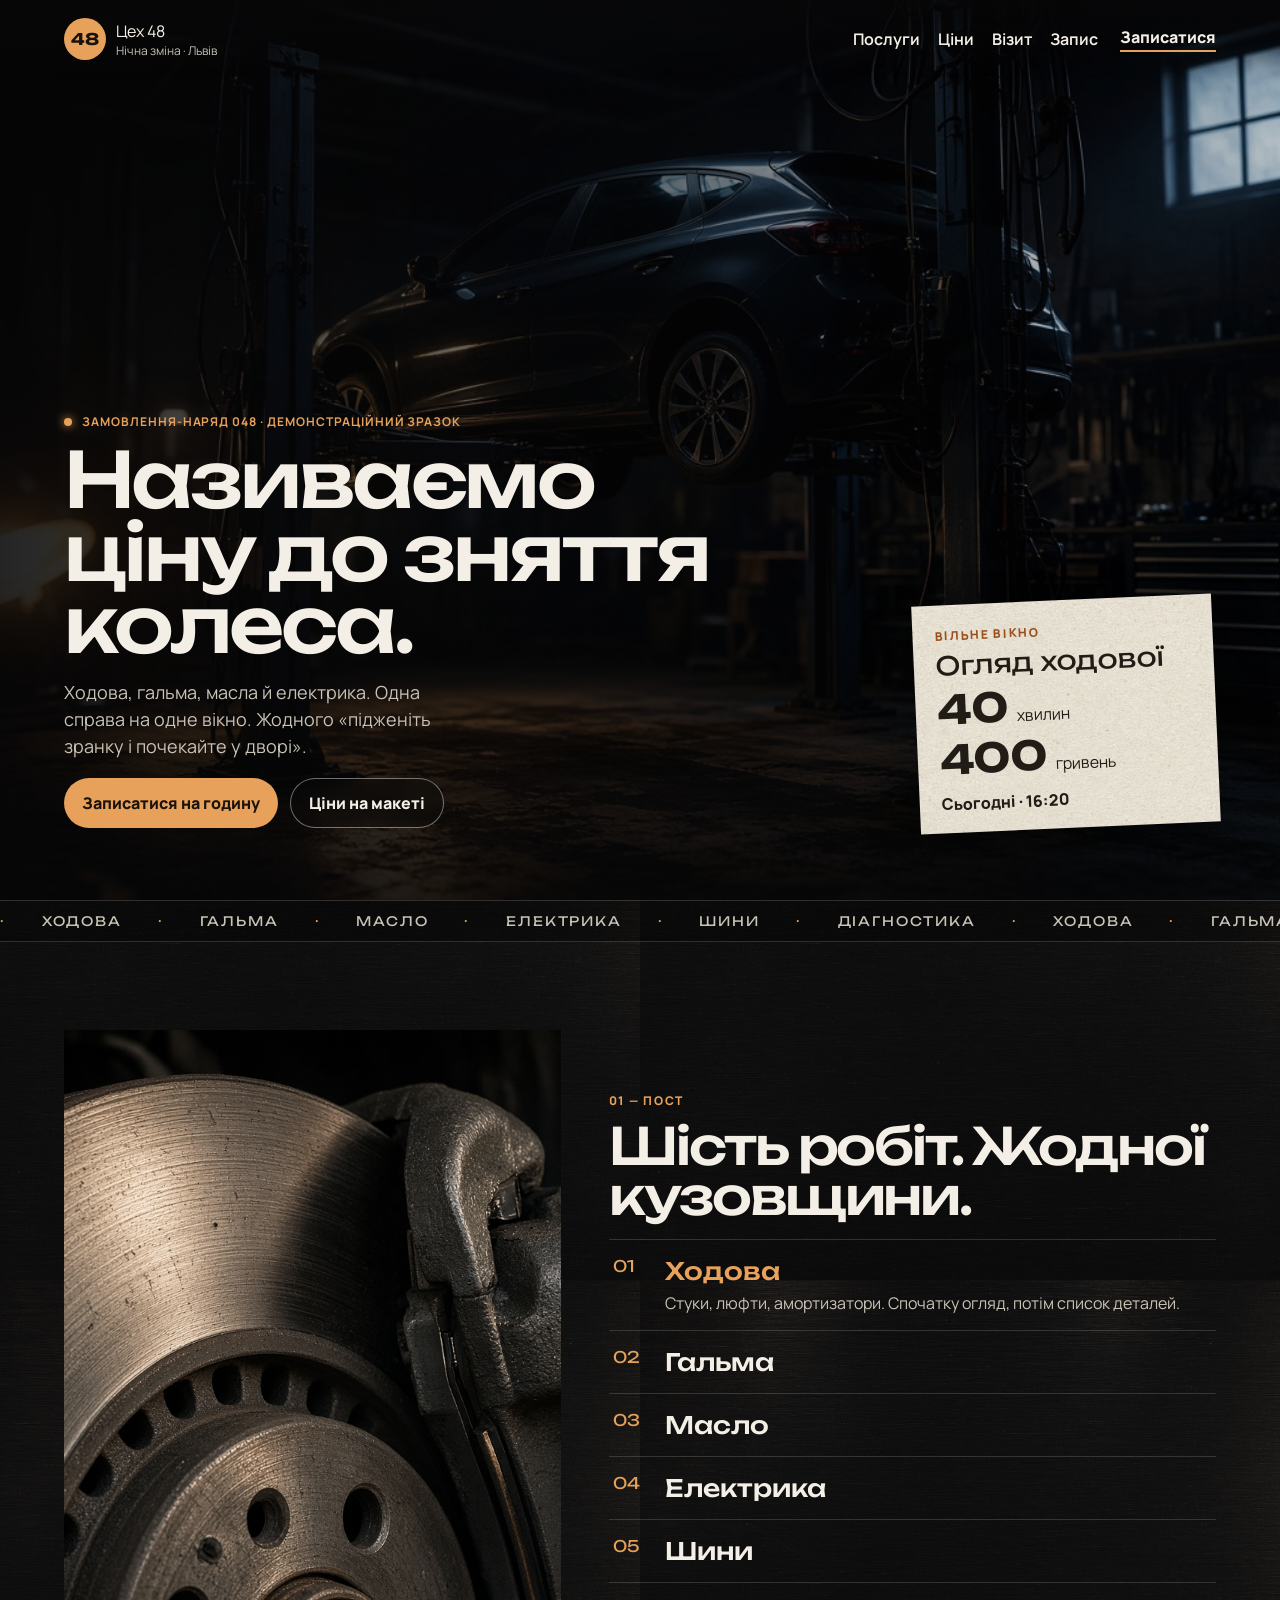
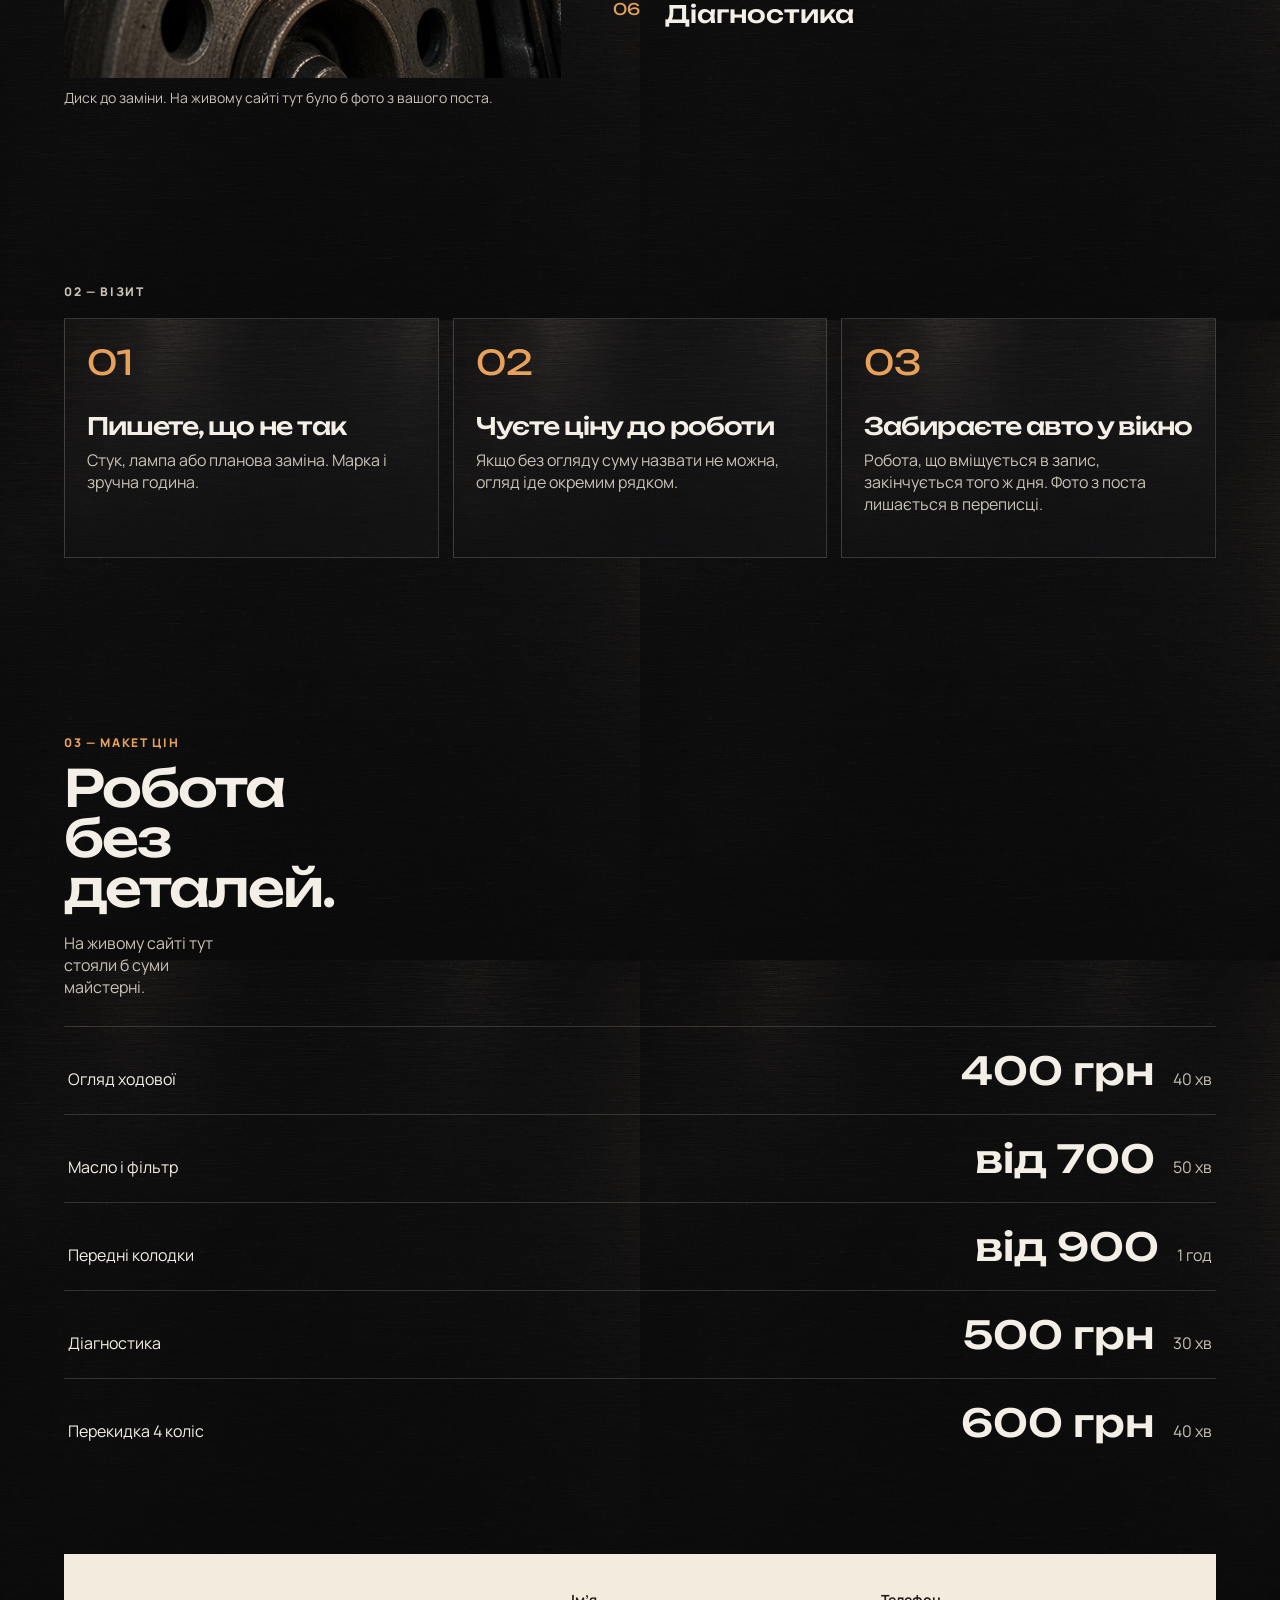
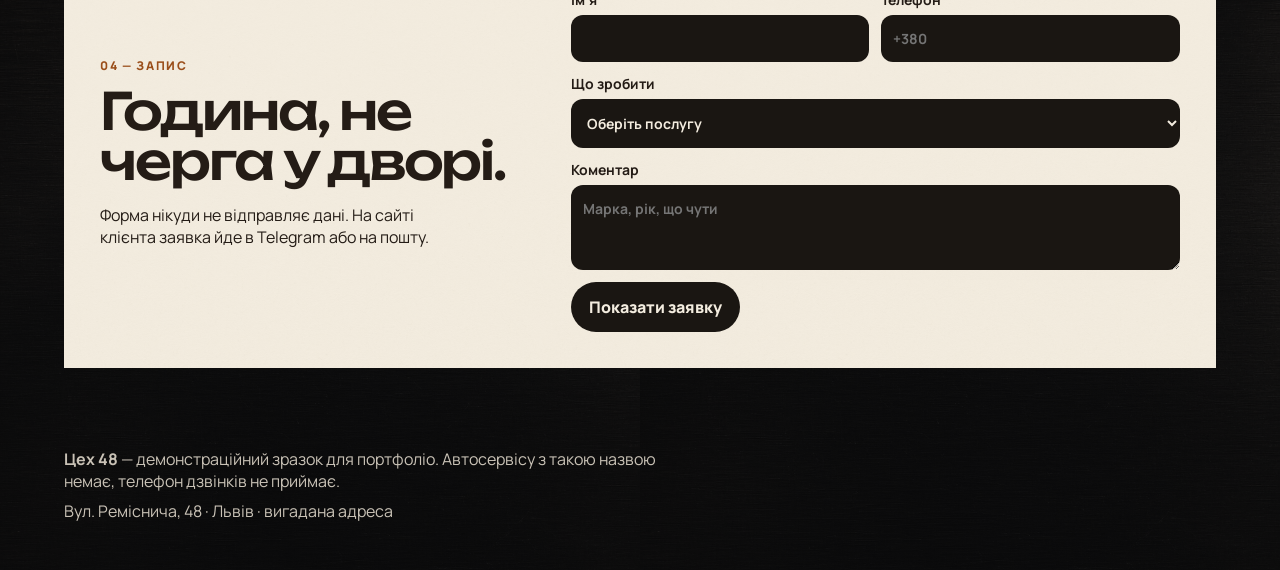
==== commit dcb9e220: "Put the landing on photographed garage metal and paper. Co-authored-by: Cursor <cursoragent@cursor.c" ====
--- a/index.html
+++ b/index.html
@@ -7,12 +7,11 @@
   <meta name="description" content="Демонстраційний лендінг автосервісу Цех 48: послуги, ціни до початку роботи і форма запису. Зразок для портфоліо.">
   <link rel="preconnect" href="https://fonts.googleapis.com">
   <link rel="preconnect" href="https://fonts.gstatic.com" crossorigin>
-  <link href="https://fonts.googleapis.com/css2?family=Manrope:wght@400;500;600;700&family=Unbounded:wght@500;700;800&display=swap" rel="stylesheet">
+  <link href="https://fonts.googleapis.com/css2?family=Manrope:wght@400;500;600;700&family=Unbounded:wght@500;700&display=swap" rel="stylesheet">
   <link rel="stylesheet" href="styles.css">
 </head>
 <body>
   <div class="progress" aria-hidden="true"></div>
-  <div class="glow" aria-hidden="true"></div>
   <a class="skip" href="#zapis">До запису</a>
 
   <header class="top">
@@ -32,21 +31,17 @@
 
   <main id="top">
     <section class="hero">
-      <p class="ghost" aria-hidden="true">48</p>
-      <p class="kicker"><span class="live"></span> Замовлення-наряд 048 · демонстраційний зразок</p>
-      <h1>
-        <span>Називаємо</span>
-        <span class="hot">ціну</span>
-        <span>до зняття колеса.</span>
-      </h1>
-      <div class="hero-row">
+      <div class="hero-photo" aria-hidden="true"></div>
+      <div class="hero-shade" aria-hidden="true"></div>
+      <div class="hero-copy">
+        <p class="kicker"><span class="live"></span> Замовлення-наряд 048 · демонстраційний зразок</p>
+        <h1>Називаємо ціну до зняття колеса.</h1>
         <p class="lead">Ходова, гальма, масла й електрика. Одна справа на одне вікно. Жодного «підженіть зранку і почекайте у дворі».</p>
         <div class="hero-actions">
           <a class="btn" href="#zapis">Записатися на годину</a>
           <a class="btn btn-line" href="#ciny">Ціни на макеті</a>
         </div>
       </div>
-
       <aside class="ticket">
         <p class="ticket-k">Вільне вікно</p>
         <p class="ticket-t">Огляд ходової</p>
@@ -54,13 +49,6 @@
         <p class="ticket-p"><b data-count="400">0</b><span>гривень</span></p>
         <p class="ticket-time">Сьогодні · 16:20</p>
       </aside>
-
-      <svg class="car" viewBox="0 0 760 160" aria-hidden="true">
-        <path d="M40 112h70l28-40c18-26 48-36 86-36h150c40 0 62 12 86 36l36 40h170c28 0 46 14 46 36v8H40v-8c0-20 0-36 0-36z"/>
-        <circle cx="190" cy="124" r="22"/>
-        <circle cx="560" cy="124" r="22"/>
-        <path d="M150 76h120"/>
-      </svg>
     </section>
 
     <div class="marquee" aria-hidden="true">
@@ -71,41 +59,45 @@
     </div>
 
     <section id="poslugy" class="stage">
-      <div class="stage-copy">
+      <figure class="stage-photo">
+        <img src="assets/brake-detail.jpg" alt="Гальмівний диск крупним планом, світло майстерні">
+        <figcaption>Диск до заміни. На живому сайті тут було б фото з вашого поста.</figcaption>
+      </figure>
+      <div>
         <p class="eyebrow">01 — Пост</p>
-        <h2>Шість робіт. Жодної кузовщини і жодного «двигуна під ключ».</h2>
-      </div>
-      <div class="stage-list" role="list">
-        <button class="svc is-on" type="button" role="listitem">
-          <span>01</span>
-          <strong>Ходова</strong>
-          <em>Стуки, люфти, амортизатори. Спочатку огляд, потім список деталей.</em>
-        </button>
-        <button class="svc" type="button" role="listitem">
-          <span>02</span>
-          <strong>Гальма</strong>
-          <em>Колодки, диски, рідина. Перед заміною показуємо, що саме зношене.</em>
-        </button>
-        <button class="svc" type="button" role="listitem">
-          <span>03</span>
-          <strong>Масло</strong>
-          <em>Двигун, повітря, салон. Своє масло або з полиці майстерні.</em>
-        </button>
-        <button class="svc" type="button" role="listitem">
-          <span>04</span>
-          <strong>Електрика</strong>
-          <em>Акумулятор, генератор, лампи. Без «поїздіть ще тиждень».</em>
-        </button>
-        <button class="svc" type="button" role="listitem">
-          <span>05</span>
-          <strong>Шини</strong>
-          <em>Сезон, баланс, прокол. Окрема черга, не слюсарний пост.</em>
-        </button>
-        <button class="svc" type="button" role="listitem">
-          <span>06</span>
-          <strong>Діагностика</strong>
-          <em>Помилки людською мовою, не роздрук на три сторінки.</em>
-        </button>
+        <h2>Шість робіт. Жодної кузовщини.</h2>
+        <div class="stage-list">
+          <button class="svc is-on" type="button">
+            <span>01</span>
+            <strong>Ходова</strong>
+            <em>Стуки, люфти, амортизатори. Спочатку огляд, потім список деталей.</em>
+          </button>
+          <button class="svc" type="button">
+            <span>02</span>
+            <strong>Гальма</strong>
+            <em>Колодки, диски, рідина. Перед заміною показуємо, що саме зношене.</em>
+          </button>
+          <button class="svc" type="button">
+            <span>03</span>
+            <strong>Масло</strong>
+            <em>Двигун, повітря, салон. Своє масло або з полиці майстерні.</em>
+          </button>
+          <button class="svc" type="button">
+            <span>04</span>
+            <strong>Електрика</strong>
+            <em>Акумулятор, генератор, лампи. Без «поїздіть ще тиждень».</em>
+          </button>
+          <button class="svc" type="button">
+            <span>05</span>
+            <strong>Шини</strong>
+            <em>Сезон, баланс, прокол. Окрема черга, не слюсарний пост.</em>
+          </button>
+          <button class="svc" type="button">
+            <span>06</span>
+            <strong>Діагностика</strong>
+            <em>Помилки людською мовою, не роздрук на три сторінки.</em>
+          </button>
+        </div>
       </div>
     </section>
 
@@ -133,7 +125,8 @@
     <section id="ciny" class="prices">
       <div class="prices-head">
         <p class="eyebrow">03 — Макет цін</p>
-        <h2>Робота без деталей. На живому сайті тут стояли б суми майстерні.</h2>
+        <h2>Робота без деталей.</h2>
+        <p>На живому сайті тут стояли б суми майстерні.</p>
       </div>
       <ul>
         <li><span>Огляд ходової</span><b>400 грн</b><i>40 хв</i></li>
@@ -145,10 +138,10 @@
     </section>
 
     <section id="zapis" class="book">
-      <div>
-        <p class="eyebrow light">04 — Запис</p>
+      <div class="book-copy">
+        <p class="eyebrow">04 — Запис</p>
         <h2>Година, не черга у дворі.</h2>
-        <p class="book-note">Форма нікуди не відправляє дані. На сайті клієнта заявка йде в Telegram або на пошту.</p>
+        <p>Форма нікуди не відправляє дані. На сайті клієнта заявка йде в Telegram або на пошту.</p>
       </div>
       <form id="form" novalidate>
         <label>Ім’я<input name="name" autocomplete="name" required maxlength="80"></label>
--- a/styles.css
+++ b/styles.css
@@ -1,32 +1,33 @@
 :root {
-  --bg: #090909;
-  --ink: #f6f1e8;
-  --muted: #b7b1a6;
-  --hot: #ff4d00;
-  --hot-2: #ffb088;
-  --line: rgba(246, 241, 232, 0.16);
-  --paper: #f6f1e8;
+  --ink: #f4efe6;
+  --muted: #c9c2b6;
+  --hot: #e8a15a;
+  --line: rgba(244, 239, 230, 0.16);
+  --paper: #f3ecdf;
+  --dark: #0b0c0e;
   font-family: Manrope, sans-serif;
   color: var(--ink);
-  background: var(--bg);
+  background: var(--dark);
 }
 
 * { box-sizing: border-box; }
 html { scroll-behavior: smooth; }
-body { margin: 0; overflow-x: hidden; background:
-  radial-gradient(900px 480px at 80% -10%, rgba(255, 77, 0, 0.28), transparent 60%),
-  radial-gradient(700px 420px at 0% 40%, rgba(255, 77, 0, 0.12), transparent 55%),
-  var(--bg);
-}
+body {
+  margin: 0;
+  background-color: var(--dark);
+  background-image: linear-gradient(rgba(8, 8, 9, 0.78), rgba(8, 8, 9, 0.88)), url("assets/steel-dark.jpg");
+  background-size: auto, 640px;
+}
+img { max-width: 100%; display: block; }
 a { color: inherit; }
-button, input, select, textarea { font: inherit; color: inherit; }
+button, input, select, textarea { font: inherit; }
 
 .skip {
   position: absolute;
   left: 12px;
   top: -48px;
   background: var(--hot);
-  color: #1a0a04;
+  color: #1a120c;
   padding: 8px 12px;
   z-index: 20;
 }
@@ -36,22 +37,10 @@
   position: fixed;
   left: 0;
   top: 0;
-  height: 3px;
+  height: 2px;
   width: 0;
   background: var(--hot);
   z-index: 30;
-  box-shadow: 0 0 16px var(--hot);
-}
-.glow {
-  position: fixed;
-  width: 280px;
-  height: 280px;
-  margin: -140px 0 0 -140px;
-  border-radius: 50%;
-  pointer-events: none;
-  z-index: 15;
-  background: radial-gradient(circle, rgba(255, 77, 0, 0.22), transparent 68%);
-  mix-blend-mode: screen;
 }
 
 .top {
@@ -61,74 +50,54 @@
   display: flex;
   align-items: center;
   gap: 22px;
-  padding: 18px 6vw;
-  background: linear-gradient(to bottom, rgba(9, 9, 9, 0.86), transparent);
+  padding: 18px 5vw;
+  background: linear-gradient(to bottom, rgba(8, 8, 9, 0.72), transparent);
 }
 .brand { display: flex; gap: 10px; align-items: center; text-decoration: none; margin-right: auto; }
 .brand small { display: block; color: var(--muted); font-size: 12px; }
 .brand-mark {
-  width: 44px;
-  height: 44px;
+  width: 42px;
+  height: 42px;
   display: grid;
   place-items: center;
   border-radius: 50%;
   background: var(--hot);
-  color: #1a0a04;
+  color: #1a120c;
   font-family: Unbounded, sans-serif;
   font-weight: 700;
 }
 .nav { display: flex; gap: 18px; }
 .nav a { text-decoration: none; font-weight: 650; }
-.book-link {
-  text-decoration: none;
-  font-weight: 800;
-  border-bottom: 2px solid var(--hot);
-  padding-bottom: 2px;
-}
-.menu {
-  display: none;
-  background: transparent;
-  border: 1px solid var(--ink);
-  padding: 8px 12px;
-  font-weight: 800;
-}
+.book-link { text-decoration: none; font-weight: 800; border-bottom: 2px solid var(--hot); padding-bottom: 2px; }
+.menu { display: none; background: transparent; border: 1px solid var(--ink); color: var(--ink); padding: 8px 12px; font-weight: 800; }
 
 .hero {
   position: relative;
   min-height: 100vh;
-  padding: 20vh 6vw 48px;
-  display: grid;
-  grid-template-columns: minmax(0, 1.35fr) minmax(260px, 0.65fr);
-  grid-template-areas:
-    "kicker kicker"
-    "title ticket"
-    "copy ticket"
-    "car car";
-  align-items: center;
-  gap: 18px 40px;
-}
-.kicker { grid-area: kicker; }
-h1 { grid-area: title; }
-.hero-row { grid-area: copy; }
-.ticket { grid-area: ticket; }
-.car { grid-area: car; }
-.ghost {
+  display: grid;
+  grid-template-columns: minmax(0, 1.15fr) minmax(260px, 0.7fr);
+  align-items: end;
+  gap: 32px;
+  padding: 22vh 5vw 72px;
+  overflow: hidden;
+}
+.hero-photo {
   position: absolute;
-  right: -6vw;
-  top: 16vh;
-  margin: 0;
-  font-family: Unbounded, sans-serif;
-  font-weight: 800;
-  font-size: 42vw;
-  line-height: 0.8;
-  color: transparent;
-  -webkit-text-stroke: 1px rgba(255, 77, 0, 0.35);
-  pointer-events: none;
-  transition: transform 0.4s ease-out;
-}
+  inset: 0;
+  background: url("assets/hero-garage.jpg") center 42% / cover no-repeat;
+  transform: scale(1.08);
+  animation: drift 22s ease-out both;
+}
+.hero-shade {
+  position: absolute;
+  inset: 0;
+  background:
+    linear-gradient(90deg, rgba(6, 6, 7, 0.88) 0%, rgba(6, 6, 7, 0.55) 46%, rgba(6, 6, 7, 0.18) 100%),
+    linear-gradient(to top, rgba(6, 6, 7, 0.72), transparent 34%);
+}
+.hero-copy, .ticket { position: relative; z-index: 1; }
 .kicker {
-  grid-column: 1 / -1;
-  margin: 0;
+  margin: 0 0 14px;
   display: flex;
   align-items: center;
   gap: 10px;
@@ -136,245 +105,182 @@
   text-transform: uppercase;
   font-size: 12px;
   font-weight: 700;
-  color: var(--hot-2);
+  color: var(--hot);
 }
 .live {
   width: 8px;
   height: 8px;
   border-radius: 50%;
   background: var(--hot);
-  box-shadow: 0 0 12px var(--hot);
-  animation: pulse 1.6s ease-in-out infinite;
-}
-h1, h2, h3 { font-family: Unbounded, sans-serif; font-weight: 700; letter-spacing: -0.04em; }
-h1 {
-  grid-column: 1;
-  margin: 0;
-  font-size: clamp(52px, 7vw, 104px);
-  line-height: 0.9;
-}
-h1 span { display: block; animation: rise 0.8s cubic-bezier(.2,.7,.2,1) both; }
-h1 span:nth-child(2) { animation-delay: 0.08s; color: var(--hot); }
-h1 span:nth-child(3) { animation-delay: 0.16s; }
-.hero-row { max-width: 46ch; }
-.lead { color: var(--muted); font-size: 18px; line-height: 1.45; }
+  box-shadow: 0 0 10px var(--hot);
+  animation: pulse 1.8s ease-in-out infinite;
+}
+h1, h2, h3 { font-family: Unbounded, sans-serif; font-weight: 500; letter-spacing: -0.04em; }
+h1 { margin: 0; max-width: 11ch; font-size: clamp(46px, 6vw, 84px); line-height: 0.94; }
+.lead { max-width: 38ch; color: var(--muted); font-size: 18px; line-height: 1.5; }
 .hero-actions { display: flex; flex-wrap: wrap; gap: 12px; }
 .btn {
   display: inline-flex;
   align-items: center;
   justify-content: center;
-  min-height: 52px;
-  padding: 0 20px;
+  min-height: 50px;
+  padding: 0 18px;
   border: 0;
   border-radius: 999px;
   background: var(--hot);
-  color: #1a0a04;
+  color: #1a120c;
   font-weight: 800;
   text-decoration: none;
   cursor: pointer;
-  position: relative;
-  overflow: hidden;
-}
-.btn::after {
-  content: "";
-  position: absolute;
-  inset: 0;
-  background: linear-gradient(110deg, transparent 30%, rgba(255,255,255,.45), transparent 70%);
-  transform: translateX(-120%);
-  animation: shine 2.8s ease-in-out infinite;
-}
-.btn-line { background: transparent; color: var(--ink); border: 1px solid var(--line); }
-.btn-line::after { display: none; }
+}
+.btn-line { background: rgba(12, 12, 14, 0.35); color: var(--ink); border: 1px solid rgba(244, 239, 230, 0.45); backdrop-filter: blur(6px); }
 
 .ticket {
   justify-self: end;
-  width: min(320px, 100%);
-  padding: 22px;
-  background: var(--paper);
-  color: #16140f;
-  transform: rotate(-3deg);
-  box-shadow: 0 30px 60px rgba(0,0,0,.35);
-  animation: drop 0.9s 0.2s cubic-bezier(.2,.7,.2,1) both;
-}
-.ticket-k { margin: 0; font-size: 12px; font-weight: 800; letter-spacing: 0.12em; text-transform: uppercase; color: var(--hot); }
-.ticket-t { margin: 8px 0 0; font-family: Unbounded, sans-serif; font-size: 28px; line-height: 1; }
-.ticket-n, .ticket-p { display: flex; align-items: baseline; gap: 8px; margin: 12px 0 0; }
-.ticket b { font-family: Unbounded, sans-serif; font-size: 42px; line-height: 1; }
+  width: min(300px, 100%);
+  padding: 22px 22px 18px;
+  color: #221c16;
+  background-color: var(--paper);
+  background-image: url("assets/paper-fiber.jpg");
+  background-size: 480px;
+  box-shadow: 0 24px 50px rgba(0, 0, 0, 0.45);
+  transform: rotate(-2.5deg);
+}
+.ticket-k { margin: 0; font-size: 12px; font-weight: 800; letter-spacing: 0.14em; text-transform: uppercase; color: #9a4e1a; }
+.ticket-t { margin: 8px 0 0; font-family: Unbounded, sans-serif; font-size: 26px; line-height: 1.05; }
+.ticket-n, .ticket-p { display: flex; align-items: baseline; gap: 8px; margin: 10px 0 0; }
+.ticket b { font-family: Unbounded, sans-serif; font-size: 40px; line-height: 1; }
 .ticket-time { margin: 14px 0 0; font-weight: 800; }
 
-.car {
-  grid-column: 1 / -1;
-  width: min(760px, 100%);
-  height: auto;
-  fill: none;
-  stroke: var(--hot);
-  stroke-width: 3;
-  stroke-linecap: round;
-  stroke-linejoin: round;
-  filter: drop-shadow(0 0 12px rgba(255, 77, 0, 0.65));
-}
-.car path, .car circle {
-  stroke-dasharray: 900;
-  stroke-dashoffset: 900;
-  animation: draw 2.4s 0.3s ease forwards;
-}
-
-.marquee {
-  border-top: 1px solid var(--line);
-  border-bottom: 1px solid var(--line);
-  overflow: hidden;
-  background: #100c0a;
-}
+.marquee { overflow: hidden; border-top: 1px solid var(--line); border-bottom: 1px solid var(--line); background: rgba(0, 0, 0, 0.35); }
 .marquee-track {
   display: flex;
-  gap: 42px;
+  gap: 36px;
   width: max-content;
-  padding: 14px 0;
-  animation: run 18s linear infinite;
+  padding: 12px 0;
+  animation: run 22s linear infinite;
   font-family: Unbounded, sans-serif;
+  font-size: 13px;
+  letter-spacing: 0.14em;
   text-transform: uppercase;
-  letter-spacing: 0.08em;
-}
-.marquee span::before { content: "●"; color: var(--hot); margin-right: 42px; }
-
-.stage, .visit, .prices, .book { padding: 100px 6vw; }
+  color: var(--muted);
+}
+.marquee span::before { content: "·"; color: var(--hot); margin-right: 36px; }
+
+.stage, .visit, .prices { padding: 88px 5vw; }
 .eyebrow { margin: 0 0 12px; color: var(--hot); font-weight: 800; letter-spacing: 0.14em; text-transform: uppercase; font-size: 12px; }
-.stage { display: grid; grid-template-columns: 0.8fr 1.2fr; gap: 40px; align-items: start; }
-.stage h2, .prices h2, .book h2 { margin: 0; font-size: clamp(32px, 4vw, 58px); line-height: 0.95; }
+.stage { display: grid; grid-template-columns: 0.9fr 1.1fr; gap: 48px; align-items: center; }
+.stage h2, .prices h2, .book h2 { margin: 0 0 18px; font-size: clamp(32px, 4vw, 52px); line-height: 0.98; }
+.stage-photo { margin: 0; }
+.stage-photo img { width: 100%; height: min(72vh, 680px); object-fit: cover; filter: saturate(0.9); }
+.stage-photo figcaption { margin-top: 10px; color: var(--muted); font-size: 14px; }
 .stage-list { display: grid; }
 .svc {
   display: grid;
-  grid-template-columns: 64px 1fr;
-  grid-template-rows: auto auto;
-  column-gap: 12px;
+  grid-template-columns: 52px 1fr;
   text-align: left;
   background: transparent;
+  color: inherit;
   border: 0;
   border-top: 1px solid var(--line);
-  padding: 18px 8px;
+  padding: 16px 4px;
   cursor: pointer;
 }
-.svc strong { font-family: Unbounded, sans-serif; font-size: 28px; }
-.svc em { grid-column: 2; color: var(--muted); font-style: normal; max-height: 0; overflow: hidden; transition: max-height 0.35s ease, margin 0.35s ease; }
+.svc strong { font-family: Unbounded, sans-serif; font-size: 24px; font-weight: 500; }
+.svc em { grid-column: 2; color: var(--muted); font-style: normal; max-height: 0; overflow: hidden; }
 .svc span { color: var(--hot); font-family: Unbounded, sans-serif; }
-.svc.is-on { background: var(--hot); color: #1a0a04; }
-.svc.is-on span, .svc.is-on em { color: #1a0a04; }
-.svc.is-on em { max-height: 80px; margin-top: 6px; }
-
-.visit ol { list-style: none; display: grid; grid-template-columns: repeat(3, 1fr); gap: 16px; margin: 28px 0 0; padding: 0; }
+.svc.is-on em { max-height: 72px; margin-top: 6px; }
+.svc.is-on strong { color: var(--hot); }
+
+.visit ol { list-style: none; display: grid; grid-template-columns: repeat(3, 1fr); gap: 14px; margin: 18px 0 0; padding: 0; }
 .visit li {
-  min-height: 280px;
-  padding: 24px;
+  min-height: 240px;
+  padding: 22px;
+  background:
+    linear-gradient(rgba(12, 12, 14, 0.72), rgba(12, 12, 14, 0.82)),
+    url("assets/steel-dark.jpg");
+  background-size: auto, 480px;
   border: 1px solid var(--line);
-  background: rgba(255,255,255,0.02);
-  transform: translateY(24px);
-  opacity: 0;
-  animation: rise 0.7s ease forwards;
-}
-.visit li:nth-child(2) { animation-delay: 0.1s; background: var(--hot); color: #1a0a04; }
-.visit li:nth-child(3) { animation-delay: 0.2s; }
-.visit span { font-family: Unbounded, sans-serif; font-size: 42px; }
-.visit h3 { margin: 28px 0 8px; font-size: 26px; }
+}
+.visit span { font-family: Unbounded, sans-serif; font-size: 34px; color: var(--hot); }
+.visit h3 { margin: 28px 0 8px; font-size: 24px; }
 .visit p { margin: 0; color: var(--muted); }
-.visit li:nth-child(2) p { color: #3a1408; }
-
-.prices-head { max-width: 16ch; margin-bottom: 28px; }
-.prices ul { list-style: none; margin: 0; padding: 0; }
+
+.prices-head { max-width: 18ch; }
+.prices-head p:last-child { color: var(--muted); }
+.prices ul { list-style: none; margin: 28px 0 0; padding: 0; }
 .prices li {
   display: grid;
   grid-template-columns: 1.4fr auto auto;
   gap: 18px;
   align-items: baseline;
-  padding: 22px 8px;
+  padding: 20px 4px;
   border-top: 1px solid var(--line);
-  position: relative;
-}
-.prices li::before {
-  content: "";
-  position: absolute;
-  left: 0;
-  top: 0;
-  bottom: 0;
-  width: 0;
-  background: rgba(255, 77, 0, 0.16);
-  transition: width 0.35s ease;
-}
-.prices li:hover::before { width: 100%; }
-.prices b { font-family: Unbounded, sans-serif; font-size: clamp(28px, 4vw, 48px); position: relative; }
-.prices i { color: var(--muted); font-style: normal; position: relative; }
+}
+.prices b { font-family: Unbounded, sans-serif; font-size: clamp(26px, 3vw, 40px); font-weight: 500; }
+.prices i { color: var(--muted); font-style: normal; }
 
 .book {
-  display: grid;
-  grid-template-columns: 0.8fr 1.2fr;
-  gap: 32px;
+  margin: 0 5vw 72px;
+  display: grid;
+  grid-template-columns: 0.8fr 1.1fr;
+  gap: 28px;
+  align-items: center;
+  padding: 36px;
   background:
-    linear-gradient(160deg, rgba(255,77,0,0.95), #9a2800 70%);
-  color: #1a0a04;
-}
-.book .eyebrow, .book-note { color: #3a1408; }
-.book-note { max-width: 36ch; }
-form { display: grid; grid-template-columns: 1fr 1fr; gap: 12px; align-content: start; }
+    linear-gradient(rgba(243, 236, 223, 0.94), rgba(243, 236, 223, 0.9)),
+    url("assets/paper-fiber.jpg");
+  background-size: auto, 520px;
+  color: #241c16;
+}
+.book .eyebrow { color: #9a4e1a; }
+.book-copy p:last-child { max-width: 36ch; }
+form { display: grid; grid-template-columns: 1fr 1fr; gap: 12px; }
 label { display: grid; gap: 6px; font-weight: 700; font-size: 14px; }
 .full { grid-column: 1 / -1; }
 input, select, textarea {
   width: 100%;
   border: 0;
-  border-radius: 14px;
+  border-radius: 12px;
   padding: 14px 12px;
-  background: #1a0a04;
+  background: #1a1612;
   color: var(--paper);
 }
-form .btn { background: #1a0a04; color: var(--paper); justify-self: start; }
-form .btn::after { display: none; }
-.form-status { grid-column: 1 / -1; margin: 0; font-weight: 800; min-height: 1.3em; }
-form.invalid input:invalid, form.invalid select:invalid { outline: 2px solid #1a0a04; }
-.stamped { animation: stamp 0.35s cubic-bezier(.2,1.4,.3,1); }
-
-footer { padding: 28px 6vw 48px; color: var(--muted); }
+form .btn { background: #1a1612; color: var(--paper); justify-self: start; }
+.form-status { grid-column: 1 / -1; margin: 0; font-weight: 800; }
+form.invalid input:invalid, form.invalid select:invalid { outline: 2px solid #9a4e1a; }
+
+footer { padding: 8px 5vw 40px; color: var(--muted); }
 footer p { margin: 0 0 8px; max-width: 62ch; }
 
-@keyframes rise { from { opacity: 0; transform: translateY(28px); } to { opacity: 1; transform: none; } }
-@keyframes drop { from { opacity: 0; transform: translateY(-30px) rotate(-8deg); } to { opacity: 1; transform: rotate(-3deg); } }
-@keyframes draw { to { stroke-dashoffset: 0; } }
+@keyframes drift { to { transform: scale(1); } }
 @keyframes run { to { transform: translateX(-50%); } }
-@keyframes pulse { 50% { opacity: 0.35; transform: scale(0.7); } }
-@keyframes shine { 0%, 62% { transform: translateX(-120%); } 100% { transform: translateX(120%); } }
-@keyframes stamp { from { transform: scale(1.4); } to { transform: none; } }
+@keyframes pulse { 50% { opacity: 0.4; } }
 
 @media (max-width: 860px) {
-  .glow { display: none; }
   .menu { display: inline-flex; }
   .nav, .book-link { display: none; }
   .nav.open {
     display: flex;
     flex-direction: column;
     position: absolute;
-    top: 72px;
+    top: 70px;
     left: 0;
     right: 0;
-    padding: 8px 6vw 18px;
-    background: #090909;
-    border-bottom: 1px solid var(--line);
+    padding: 8px 5vw 16px;
+    background: rgba(8, 8, 9, 0.96);
   }
   .hero, .stage, .visit ol, .book, form { grid-template-columns: 1fr; }
-  .hero {
-    padding-top: 18vh;
-    grid-template-areas:
-      "kicker"
-      "title"
-      "copy"
-      "ticket"
-      "car";
-  }
+  .hero { min-height: auto; padding-top: 18vh; align-items: start; }
+  .hero-shade { background: linear-gradient(to top, rgba(6,6,7,.8), rgba(6,6,7,.45) 50%, rgba(6,6,7,.25)); }
   .ticket { justify-self: start; transform: none; }
-  .ghost { font-size: 70vw; top: 18vh; }
+  .stage-photo img { height: 280px; }
   .prices li { grid-template-columns: 1fr auto; }
   .prices i { display: none; }
-  h1 { font-size: clamp(42px, 12vw, 68px); }
+  .book { margin: 0; }
 }
 
 @media (prefers-reduced-motion: reduce) {
-  *, *::before, *::after { animation: none !important; transition: none !important; }
-  .car path, .car circle { stroke-dashoffset: 0; }
-  .visit li { opacity: 1; transform: none; }
-}
+  *, *::before, *::after { animation: none !important; }
+  .hero-photo { transform: none; }
+}
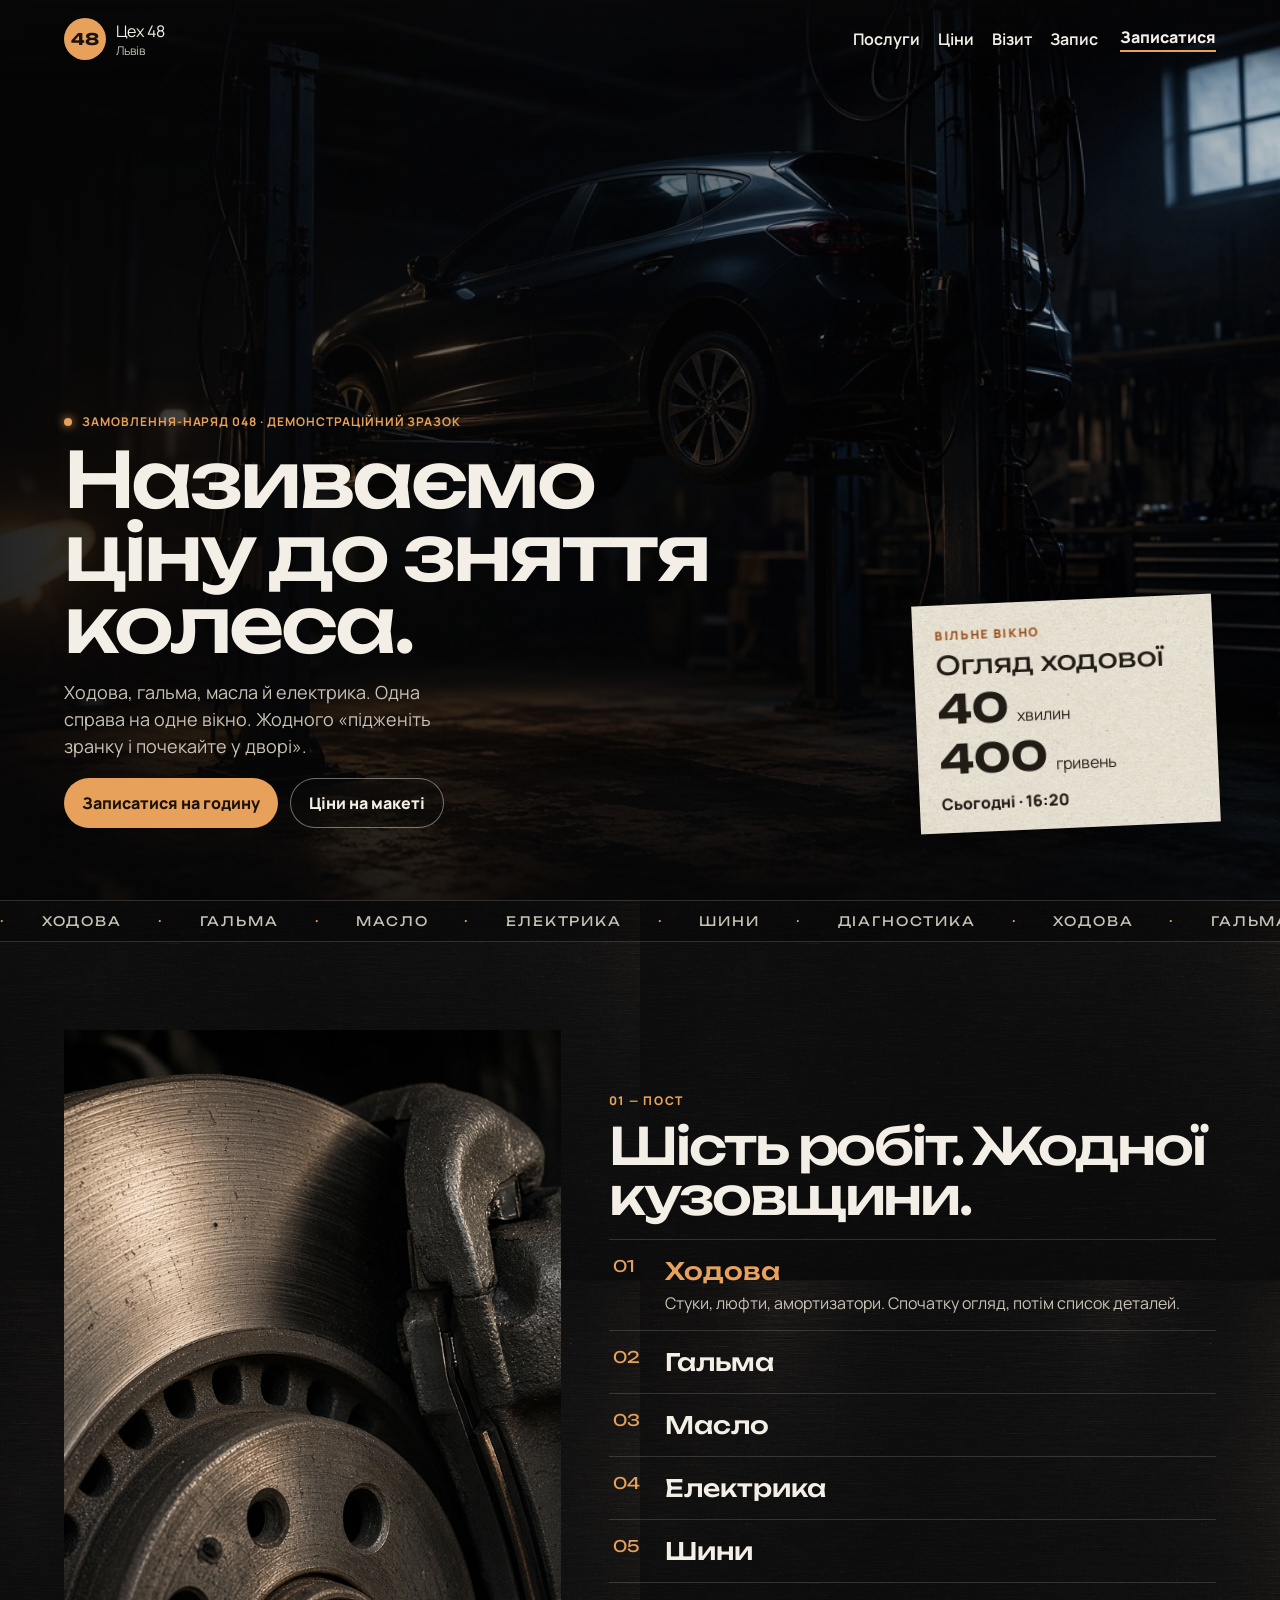
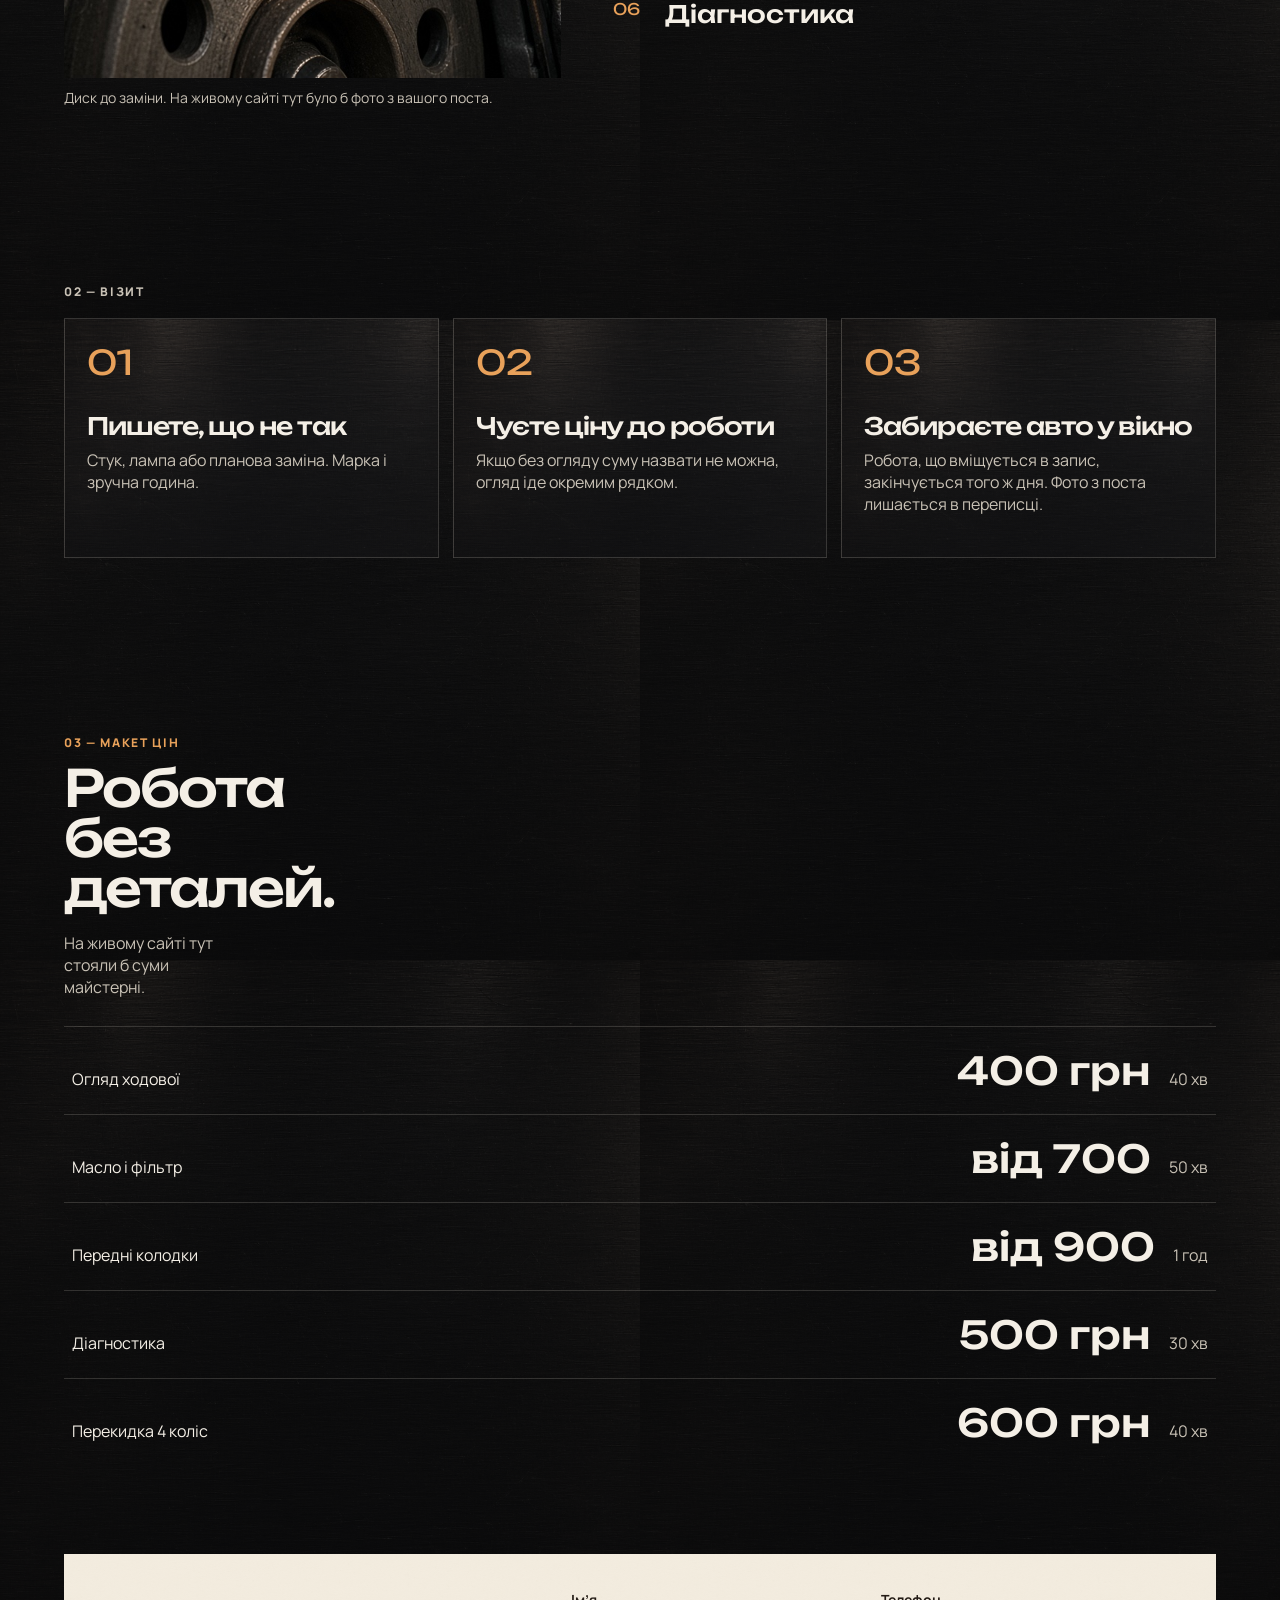
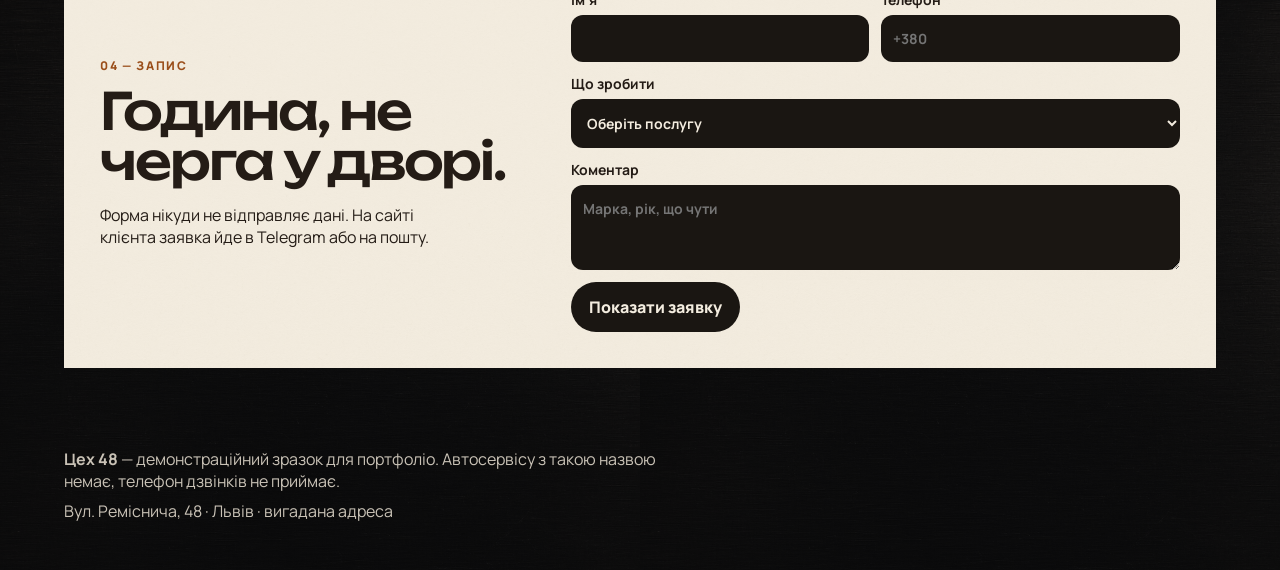
==== commit 00fc5a08: "Drop the night-shift label and add entrance motion. Co-authored-by: Cursor <cursoragent@cursor.com>" ====
--- a/index.html
+++ b/index.html
@@ -17,7 +17,7 @@
   <header class="top">
     <a class="brand" href="#top">
       <span class="brand-mark">48</span>
-      <span>Цех 48<small>Нічна зміна · Львів</small></span>
+      <span>Цех 48<small>Львів</small></span>
     </a>
     <nav class="nav" id="nav">
       <a href="#poslugy">Послуги</a>
@@ -58,7 +58,7 @@
       </div>
     </div>
 
-    <section id="poslugy" class="stage">
+    <section id="poslugy" class="stage reveal">
       <figure class="stage-photo">
         <img src="assets/brake-detail.jpg" alt="Гальмівний диск крупним планом, світло майстерні">
         <figcaption>Диск до заміни. На живому сайті тут було б фото з вашого поста.</figcaption>
@@ -101,7 +101,7 @@
       </div>
     </section>
 
-    <section id="yak" class="visit">
+    <section id="yak" class="visit reveal">
       <p class="eyebrow">02 — Візит</p>
       <ol>
         <li>
@@ -122,7 +122,7 @@
       </ol>
     </section>
 
-    <section id="ciny" class="prices">
+    <section id="ciny" class="prices reveal">
       <div class="prices-head">
         <p class="eyebrow">03 — Макет цін</p>
         <h2>Робота без деталей.</h2>
@@ -137,7 +137,7 @@
       </ul>
     </section>
 
-    <section id="zapis" class="book">
+    <section id="zapis" class="book reveal">
       <div class="book-copy">
         <p class="eyebrow">04 — Запис</p>
         <h2>Година, не черга у дворі.</h2>
--- a/styles.css
+++ b/styles.css
@@ -116,9 +116,9 @@
   animation: pulse 1.8s ease-in-out infinite;
 }
 h1, h2, h3 { font-family: Unbounded, sans-serif; font-weight: 500; letter-spacing: -0.04em; }
-h1 { margin: 0; max-width: 11ch; font-size: clamp(46px, 6vw, 84px); line-height: 0.94; }
-.lead { max-width: 38ch; color: var(--muted); font-size: 18px; line-height: 1.5; }
-.hero-actions { display: flex; flex-wrap: wrap; gap: 12px; }
+h1 { margin: 0; max-width: 11ch; font-size: clamp(46px, 6vw, 84px); line-height: 0.94; animation: rise 0.8s cubic-bezier(.2,.7,.2,1) both; }
+.lead { max-width: 38ch; color: var(--muted); font-size: 18px; line-height: 1.5; animation: rise 0.8s 0.12s cubic-bezier(.2,.7,.2,1) both; }
+.hero-actions { display: flex; flex-wrap: wrap; gap: 12px; animation: rise 0.8s 0.22s cubic-bezier(.2,.7,.2,1) both; }
 .btn {
   display: inline-flex;
   align-items: center;
@@ -133,6 +133,8 @@
   text-decoration: none;
   cursor: pointer;
 }
+.btn { transition: transform 0.25s ease, filter 0.25s ease; }
+.btn:hover { transform: translateY(-2px); filter: brightness(1.08); }
 .btn-line { background: rgba(12, 12, 14, 0.35); color: var(--ink); border: 1px solid rgba(244, 239, 230, 0.45); backdrop-filter: blur(6px); }
 
 .ticket {
@@ -145,6 +147,7 @@
   background-size: 480px;
   box-shadow: 0 24px 50px rgba(0, 0, 0, 0.45);
   transform: rotate(-2.5deg);
+  animation: settle 0.9s 0.15s cubic-bezier(.2,.7,.2,1) both;
 }
 .ticket-k { margin: 0; font-size: 12px; font-weight: 800; letter-spacing: 0.14em; text-transform: uppercase; color: #9a4e1a; }
 .ticket-t { margin: 8px 0 0; font-family: Unbounded, sans-serif; font-size: 26px; line-height: 1.05; }
@@ -189,8 +192,10 @@
 .svc strong { font-family: Unbounded, sans-serif; font-size: 24px; font-weight: 500; }
 .svc em { grid-column: 2; color: var(--muted); font-style: normal; max-height: 0; overflow: hidden; }
 .svc span { color: var(--hot); font-family: Unbounded, sans-serif; }
+.svc em { transition: max-height 0.35s ease, margin 0.35s ease; }
 .svc.is-on em { max-height: 72px; margin-top: 6px; }
 .svc.is-on strong { color: var(--hot); }
+.svc:hover strong { color: var(--hot); }
 
 .visit ol { list-style: none; display: grid; grid-template-columns: repeat(3, 1fr); gap: 14px; margin: 18px 0 0; padding: 0; }
 .visit li {
@@ -214,9 +219,23 @@
   grid-template-columns: 1.4fr auto auto;
   gap: 18px;
   align-items: baseline;
-  padding: 20px 4px;
+  padding: 20px 8px;
   border-top: 1px solid var(--line);
-}
+  transition: background 0.3s ease, padding 0.3s ease, opacity 0.6s ease, transform 0.6s ease;
+}
+.prices li:hover { background: rgba(232, 161, 90, 0.08); padding-left: 16px; }
+
+.reveal { opacity: 0; transform: translateY(28px); transition: opacity 0.7s ease, transform 0.7s ease; }
+.reveal.in { opacity: 1; transform: none; }
+.visit li { transition: transform 0.6s ease, opacity 0.6s ease; }
+.reveal:not(.in) .visit li,
+.reveal:not(.in) .prices li { opacity: 0; transform: translateY(16px); }
+.reveal.in .visit li:nth-child(2),
+.reveal.in .prices li:nth-child(2) { transition-delay: 0.08s; }
+.reveal.in .visit li:nth-child(3),
+.reveal.in .prices li:nth-child(3) { transition-delay: 0.16s; }
+.reveal.in .prices li:nth-child(4) { transition-delay: 0.24s; }
+.reveal.in .prices li:nth-child(5) { transition-delay: 0.32s; }
 .prices b { font-family: Unbounded, sans-serif; font-size: clamp(26px, 3vw, 40px); font-weight: 500; }
 .prices i { color: var(--muted); font-style: normal; }
 
@@ -256,6 +275,8 @@
 @keyframes drift { to { transform: scale(1); } }
 @keyframes run { to { transform: translateX(-50%); } }
 @keyframes pulse { 50% { opacity: 0.4; } }
+@keyframes rise { from { opacity: 0; transform: translateY(22px); } to { opacity: 1; transform: none; } }
+@keyframes settle { from { opacity: 0; transform: translateY(24px) rotate(-6deg); } to { opacity: 1; transform: rotate(-2.5deg); } }
 
 @media (max-width: 860px) {
   .menu { display: inline-flex; }
@@ -273,7 +294,7 @@
   .hero, .stage, .visit ol, .book, form { grid-template-columns: 1fr; }
   .hero { min-height: auto; padding-top: 18vh; align-items: start; }
   .hero-shade { background: linear-gradient(to top, rgba(6,6,7,.8), rgba(6,6,7,.45) 50%, rgba(6,6,7,.25)); }
-  .ticket { justify-self: start; transform: none; }
+  .ticket { justify-self: start; animation: none; transform: none; }
   .stage-photo img { height: 280px; }
   .prices li { grid-template-columns: 1fr auto; }
   .prices i { display: none; }
@@ -281,6 +302,7 @@
 }
 
 @media (prefers-reduced-motion: reduce) {
-  *, *::before, *::after { animation: none !important; }
+  *, *::before, *::after { animation: none !important; transition: none !important; }
   .hero-photo { transform: none; }
-}
+  .reveal, .reveal .visit li, .reveal .prices li { opacity: 1; transform: none; }
+}
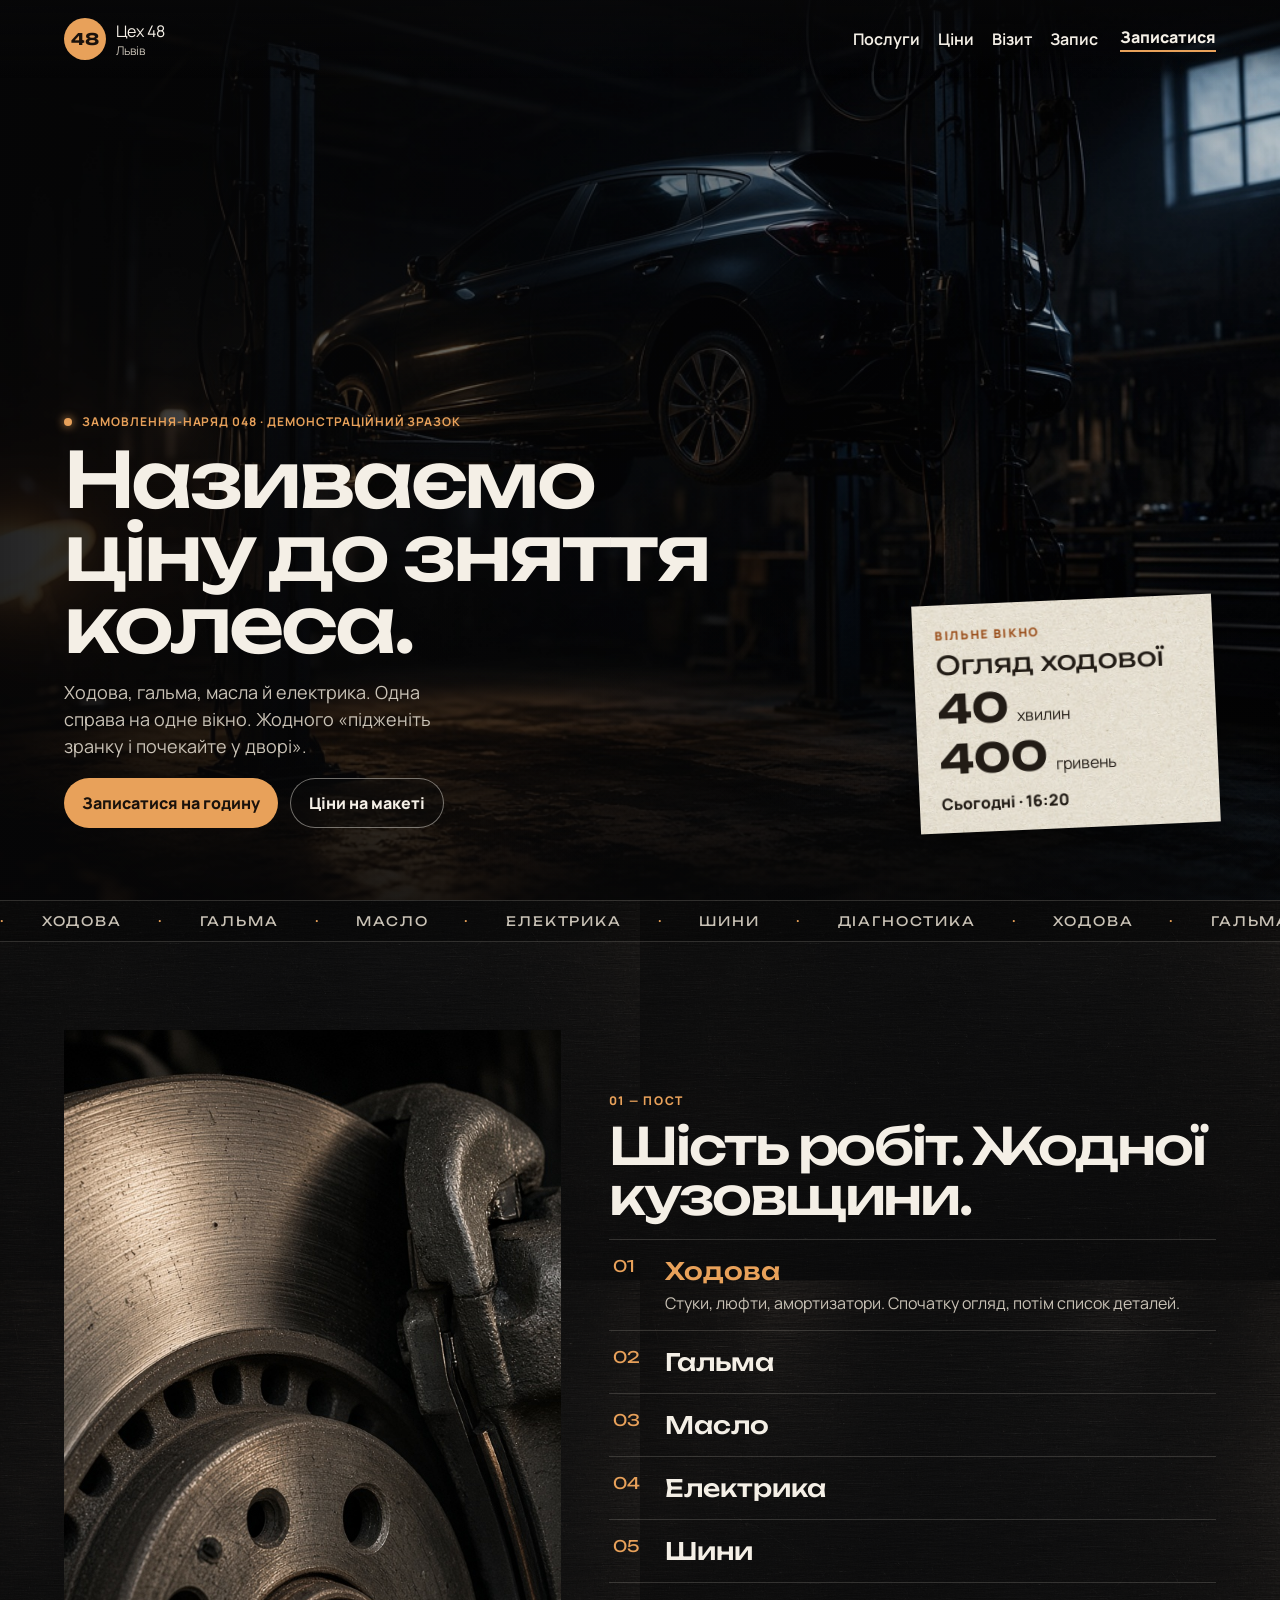
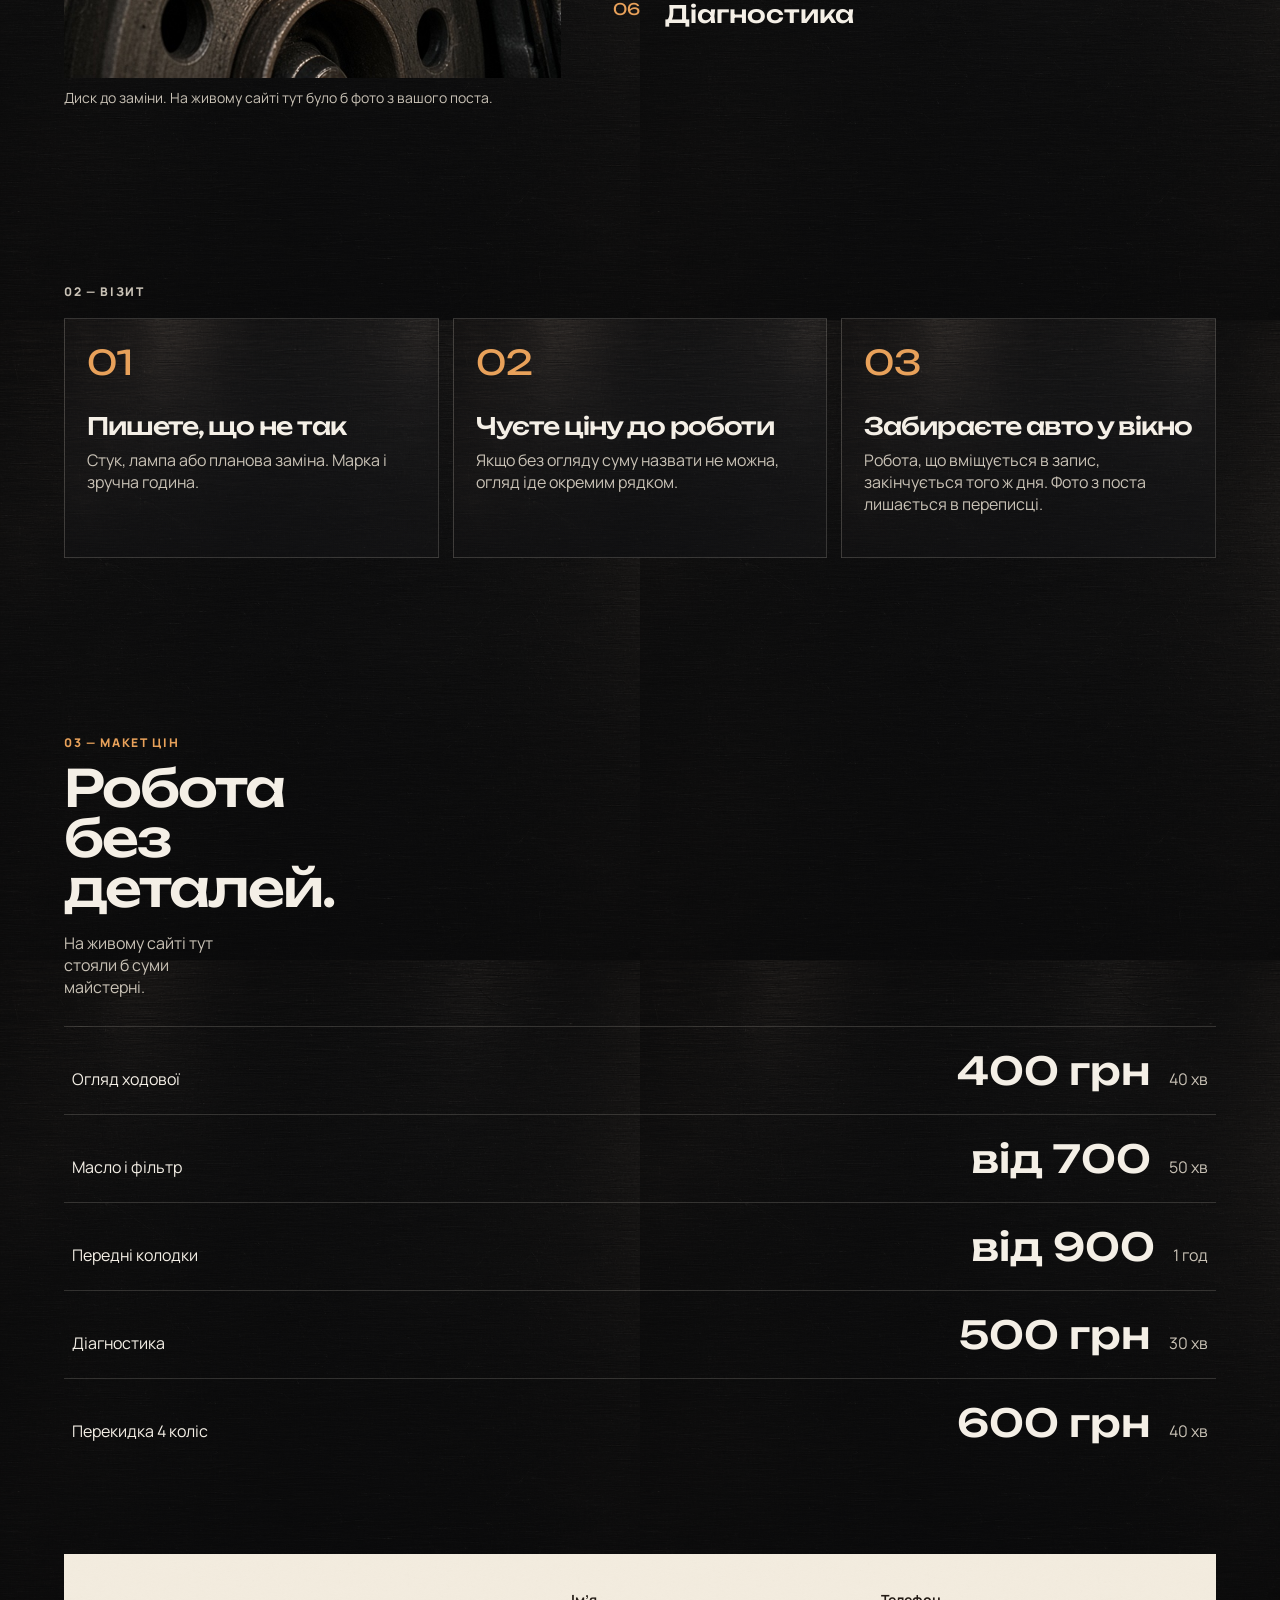
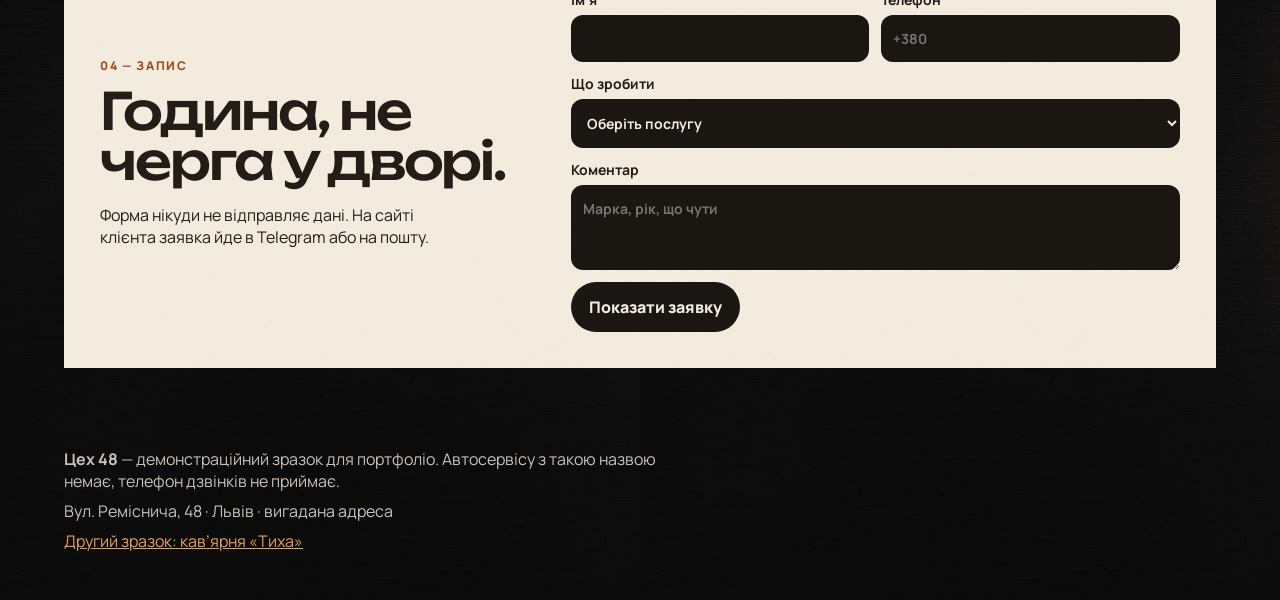
==== commit 97a23bdb: "Add a second portfolio sample for a fictional coffee shop. Co-authored-by: Cursor <cursoragent@curso" ====
--- a/index.html
+++ b/index.html
@@ -167,6 +167,7 @@
   <footer>
     <p><strong>Цех 48</strong> — демонстраційний зразок для портфоліо. Автосервісу з такою назвою немає, телефон дзвінків не приймає.</p>
     <p>Вул. Реміснича, 48 · Львів · вигадана адреса</p>
+    <p><a href="kaviarnya/">Другий зразок: кав’ярня «Тиха»</a></p>
   </footer>
   <script src="main.js"></script>
 </body>
--- a/styles.css
+++ b/styles.css
@@ -271,6 +271,7 @@
 
 footer { padding: 8px 5vw 40px; color: var(--muted); }
 footer p { margin: 0 0 8px; max-width: 62ch; }
+footer a { color: var(--hot); }
 
 @keyframes drift { to { transform: scale(1); } }
 @keyframes run { to { transform: translateX(-50%); } }
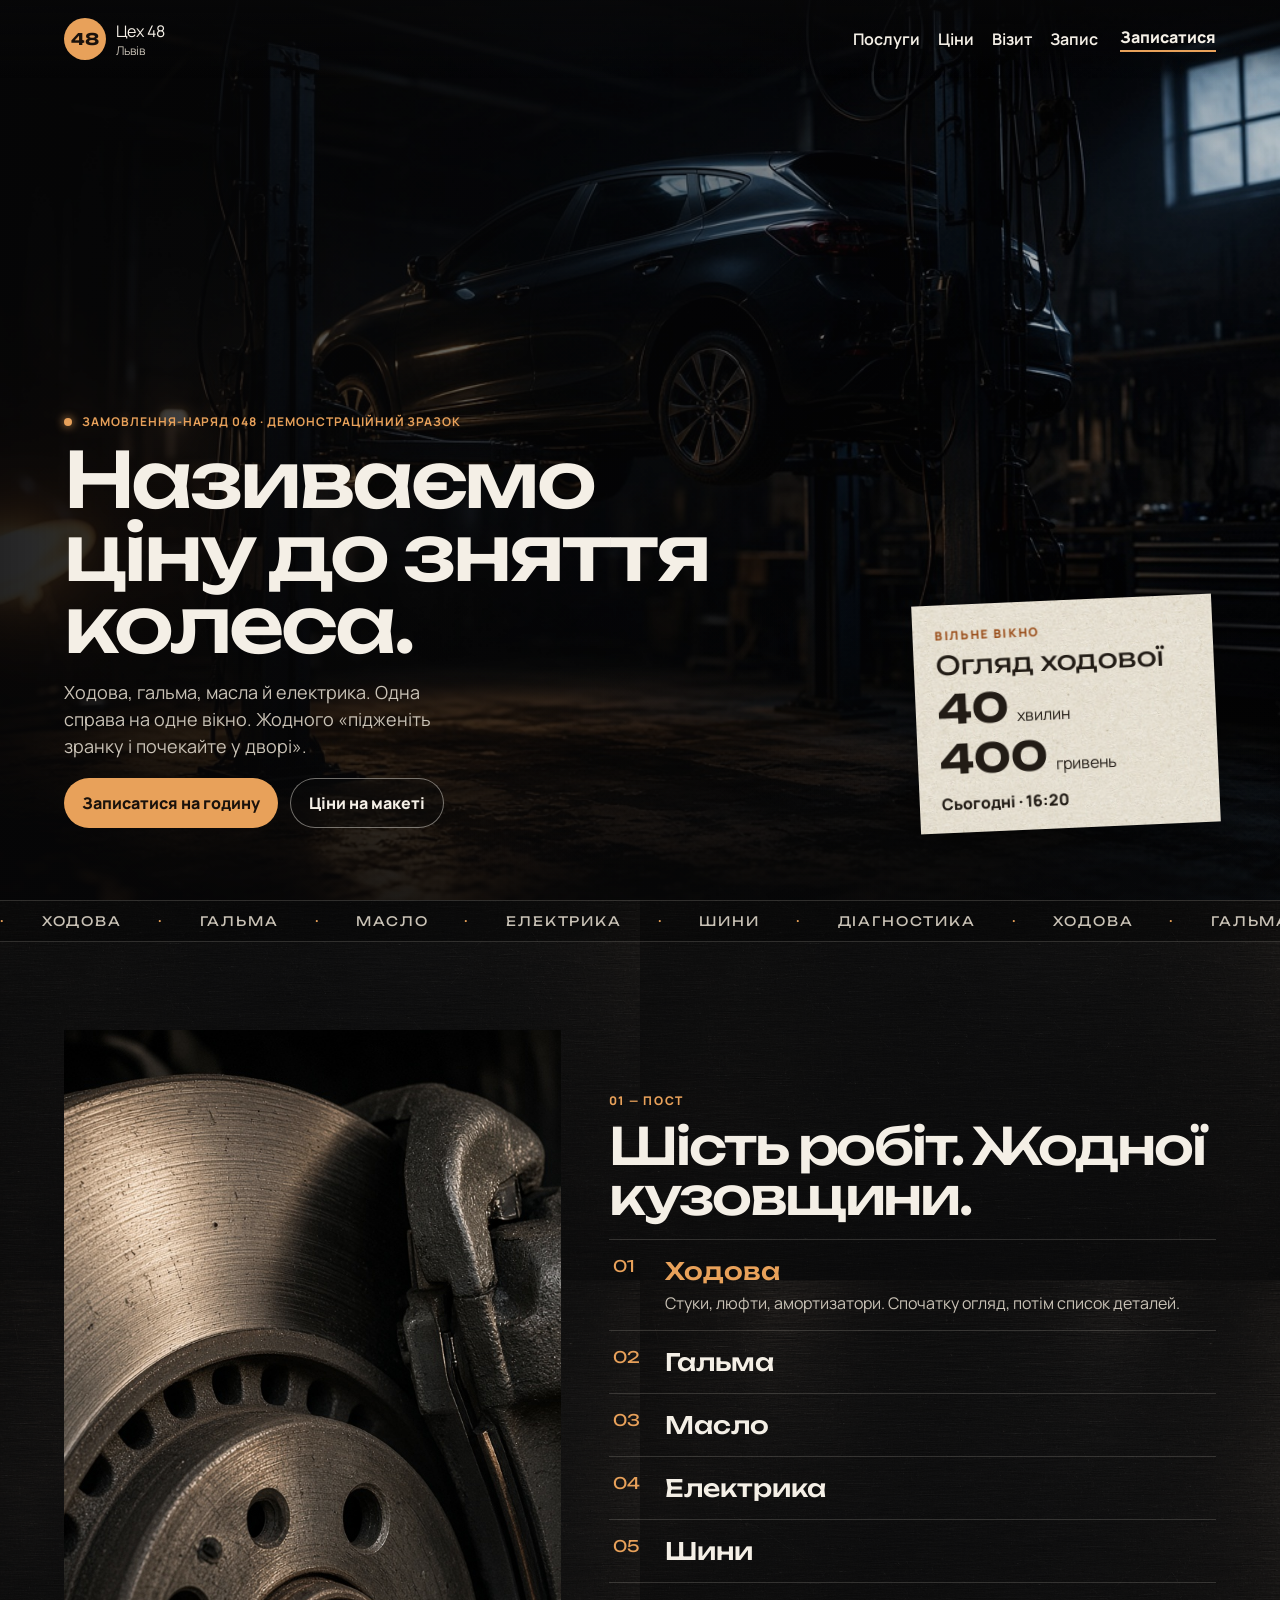
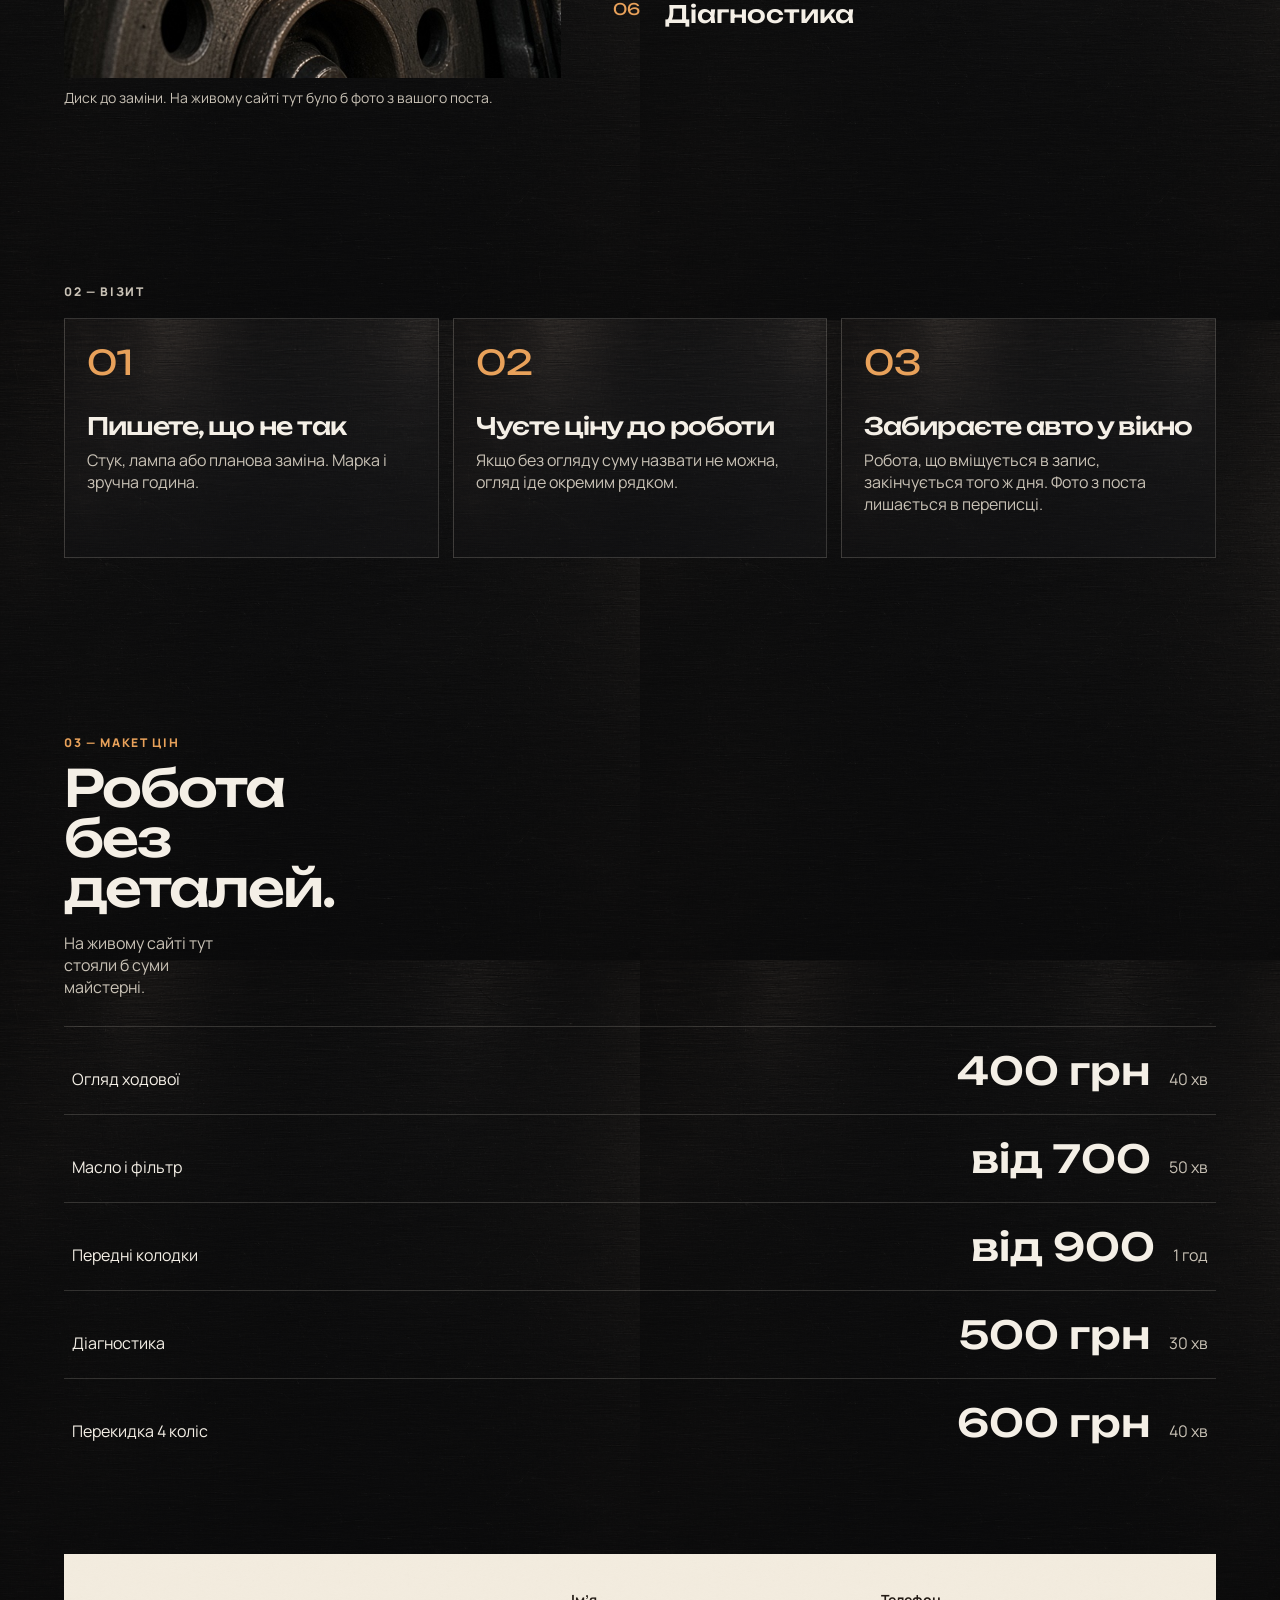
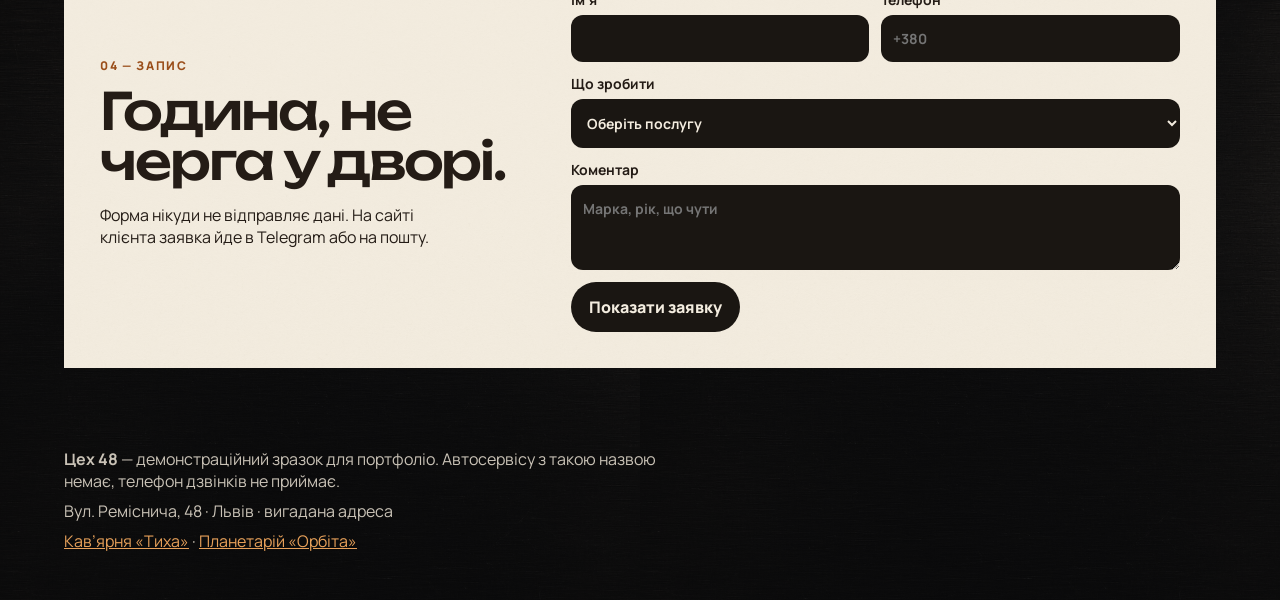
==== commit 83068065: "Add a planetarium sample that is not another local-shop landing. Co-authored-by: Cursor <cursoragent" ====
--- a/index.html
+++ b/index.html
@@ -167,7 +167,7 @@
   <footer>
     <p><strong>Цех 48</strong> — демонстраційний зразок для портфоліо. Автосервісу з такою назвою немає, телефон дзвінків не приймає.</p>
     <p>Вул. Реміснича, 48 · Львів · вигадана адреса</p>
-    <p><a href="kaviarnya/">Другий зразок: кав’ярня «Тиха»</a></p>
+    <p><a href="kaviarnya/">Кав’ярня «Тиха»</a> · <a href="orbita/">Планетарій «Орбіта»</a></p>
   </footer>
   <script src="main.js"></script>
 </body>
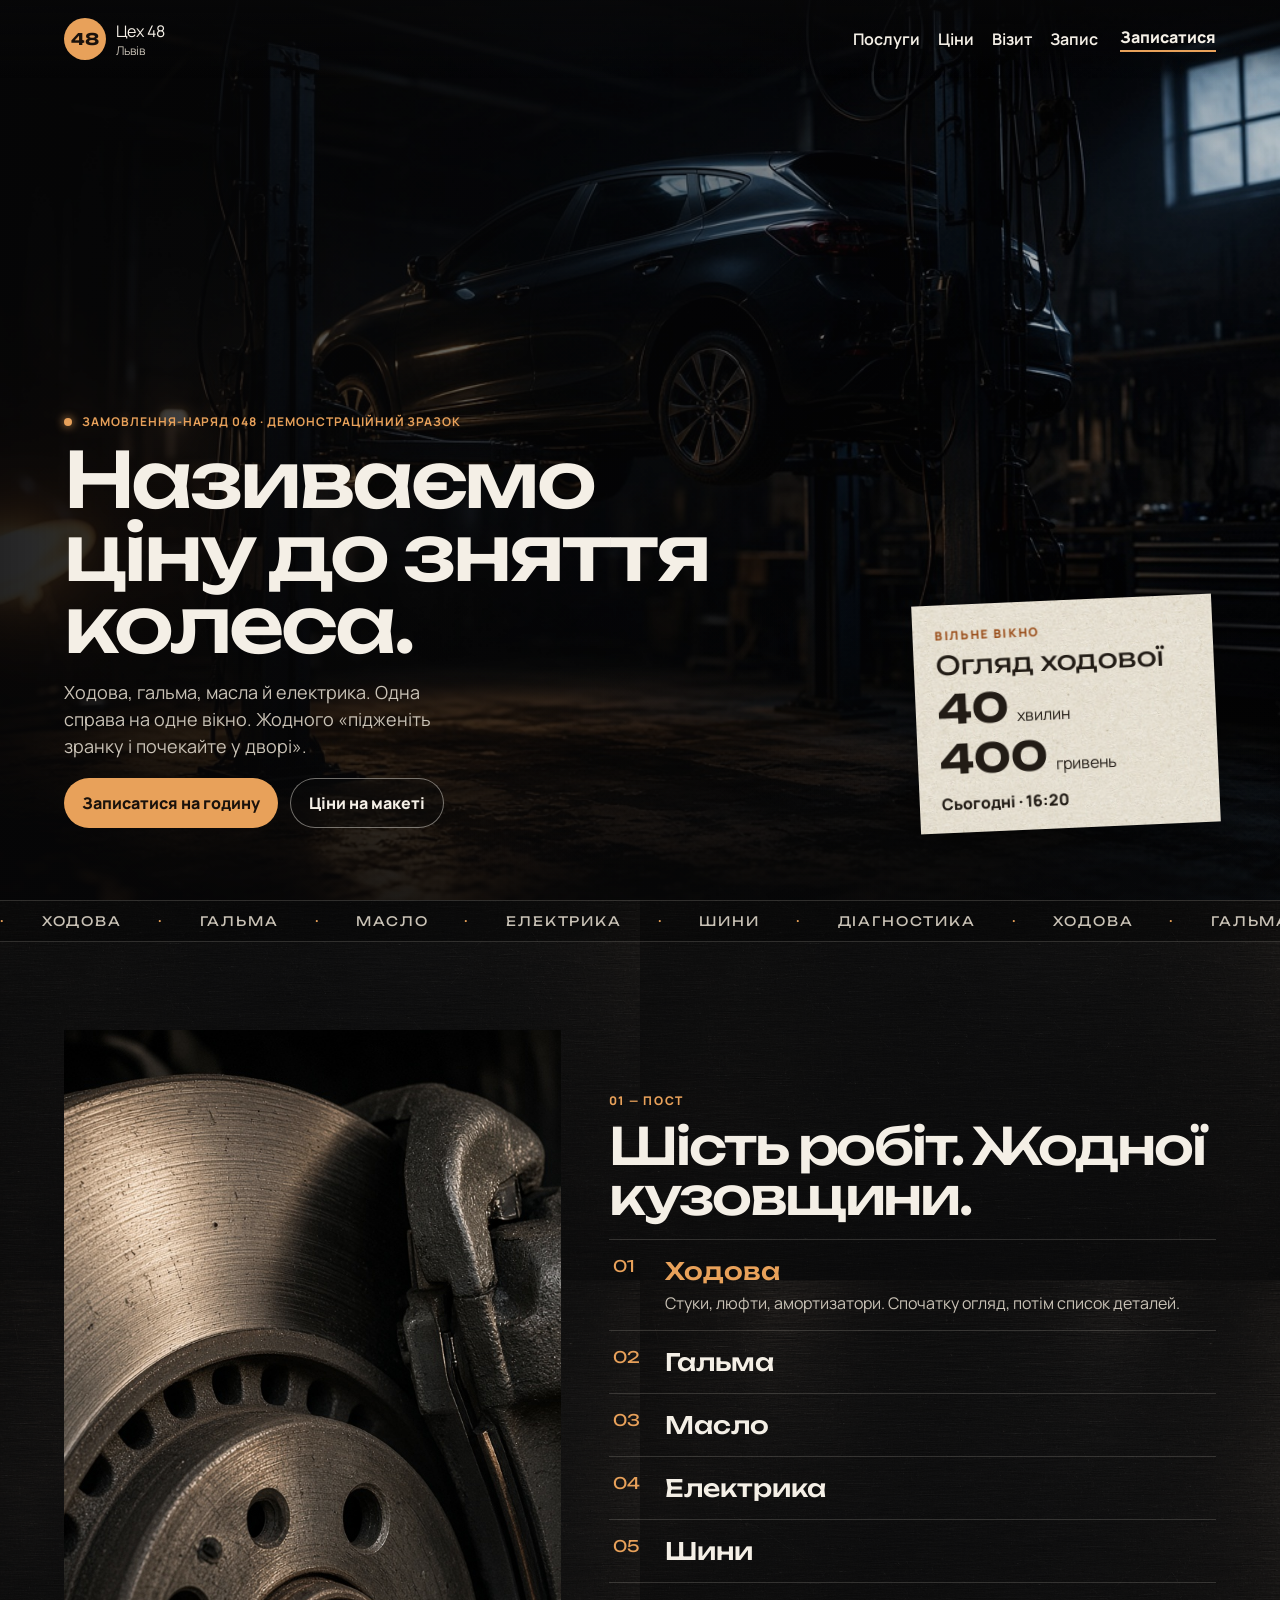
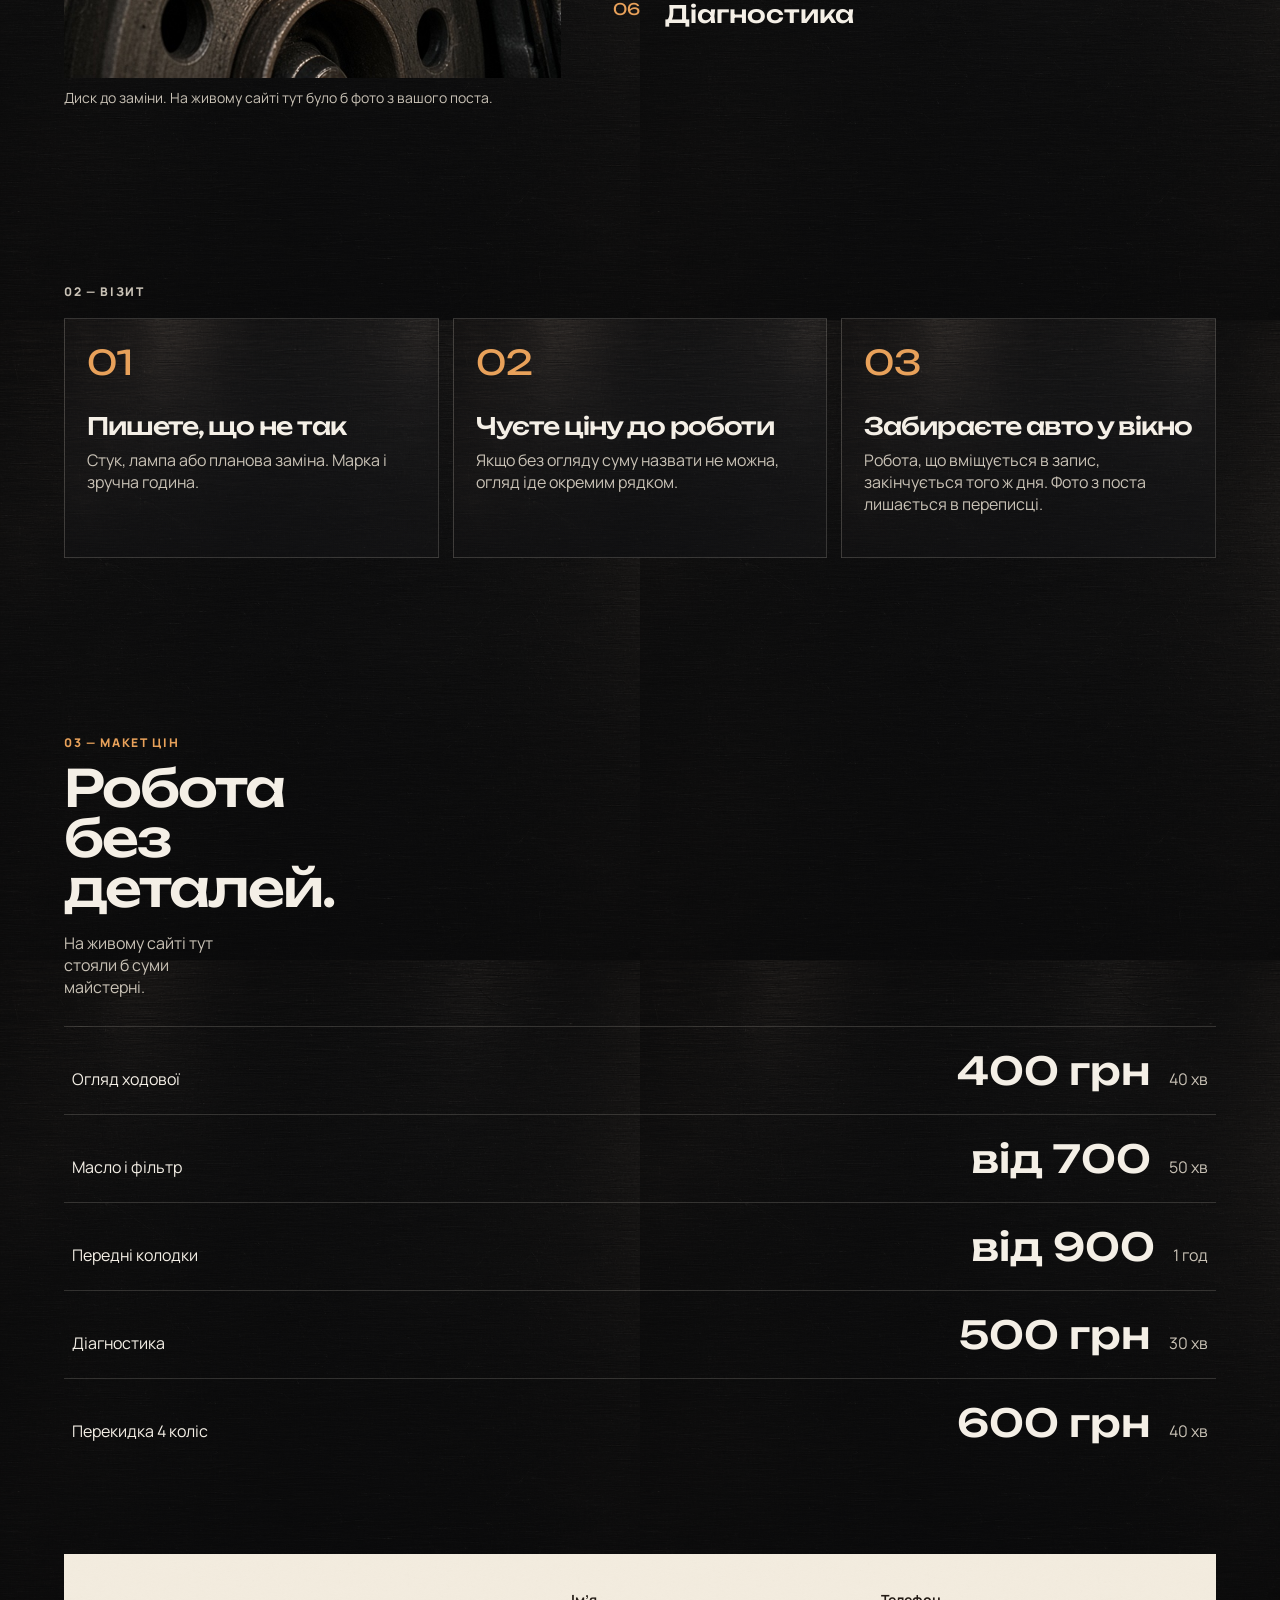
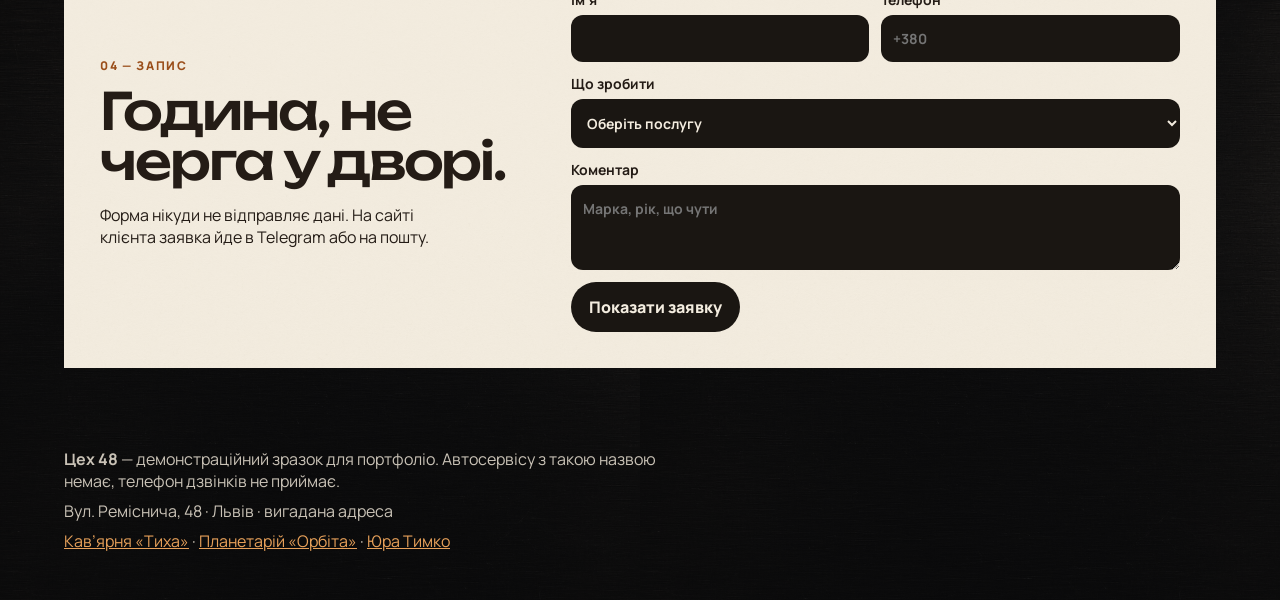
==== commit 9da71eb9: "Add a personal card with the real offer, prices, and two samples. Co-authored-by: Cursor <cursoragen" ====
--- a/index.html
+++ b/index.html
@@ -167,7 +167,7 @@
   <footer>
     <p><strong>Цех 48</strong> — демонстраційний зразок для портфоліо. Автосервісу з такою назвою немає, телефон дзвінків не приймає.</p>
     <p>Вул. Реміснича, 48 · Львів · вигадана адреса</p>
-    <p><a href="kaviarnya/">Кав’ярня «Тиха»</a> · <a href="orbita/">Планетарій «Орбіта»</a></p>
+    <p><a href="kaviarnya/">Кав’ярня «Тиха»</a> · <a href="orbita/">Планетарій «Орбіта»</a> · <a href="pro/">Юра Тимко</a></p>
   </footer>
   <script src="main.js"></script>
 </body>
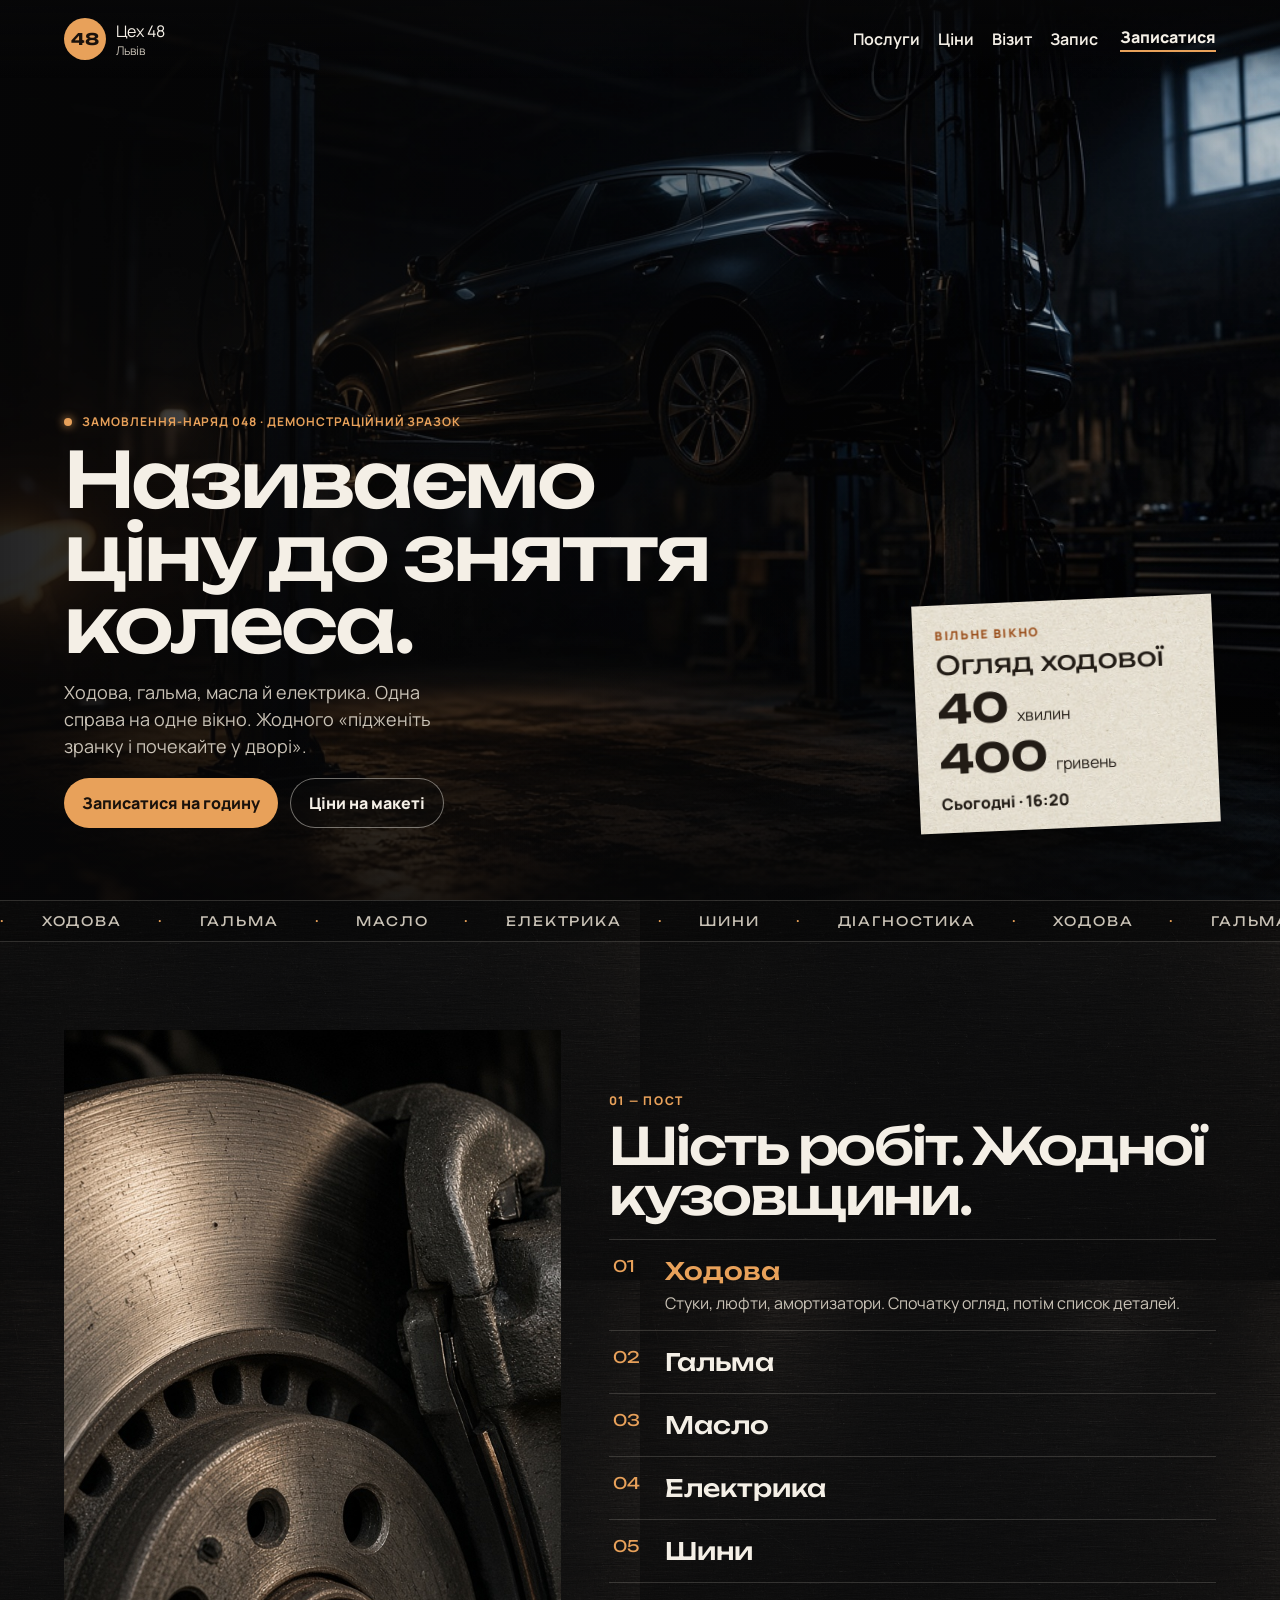
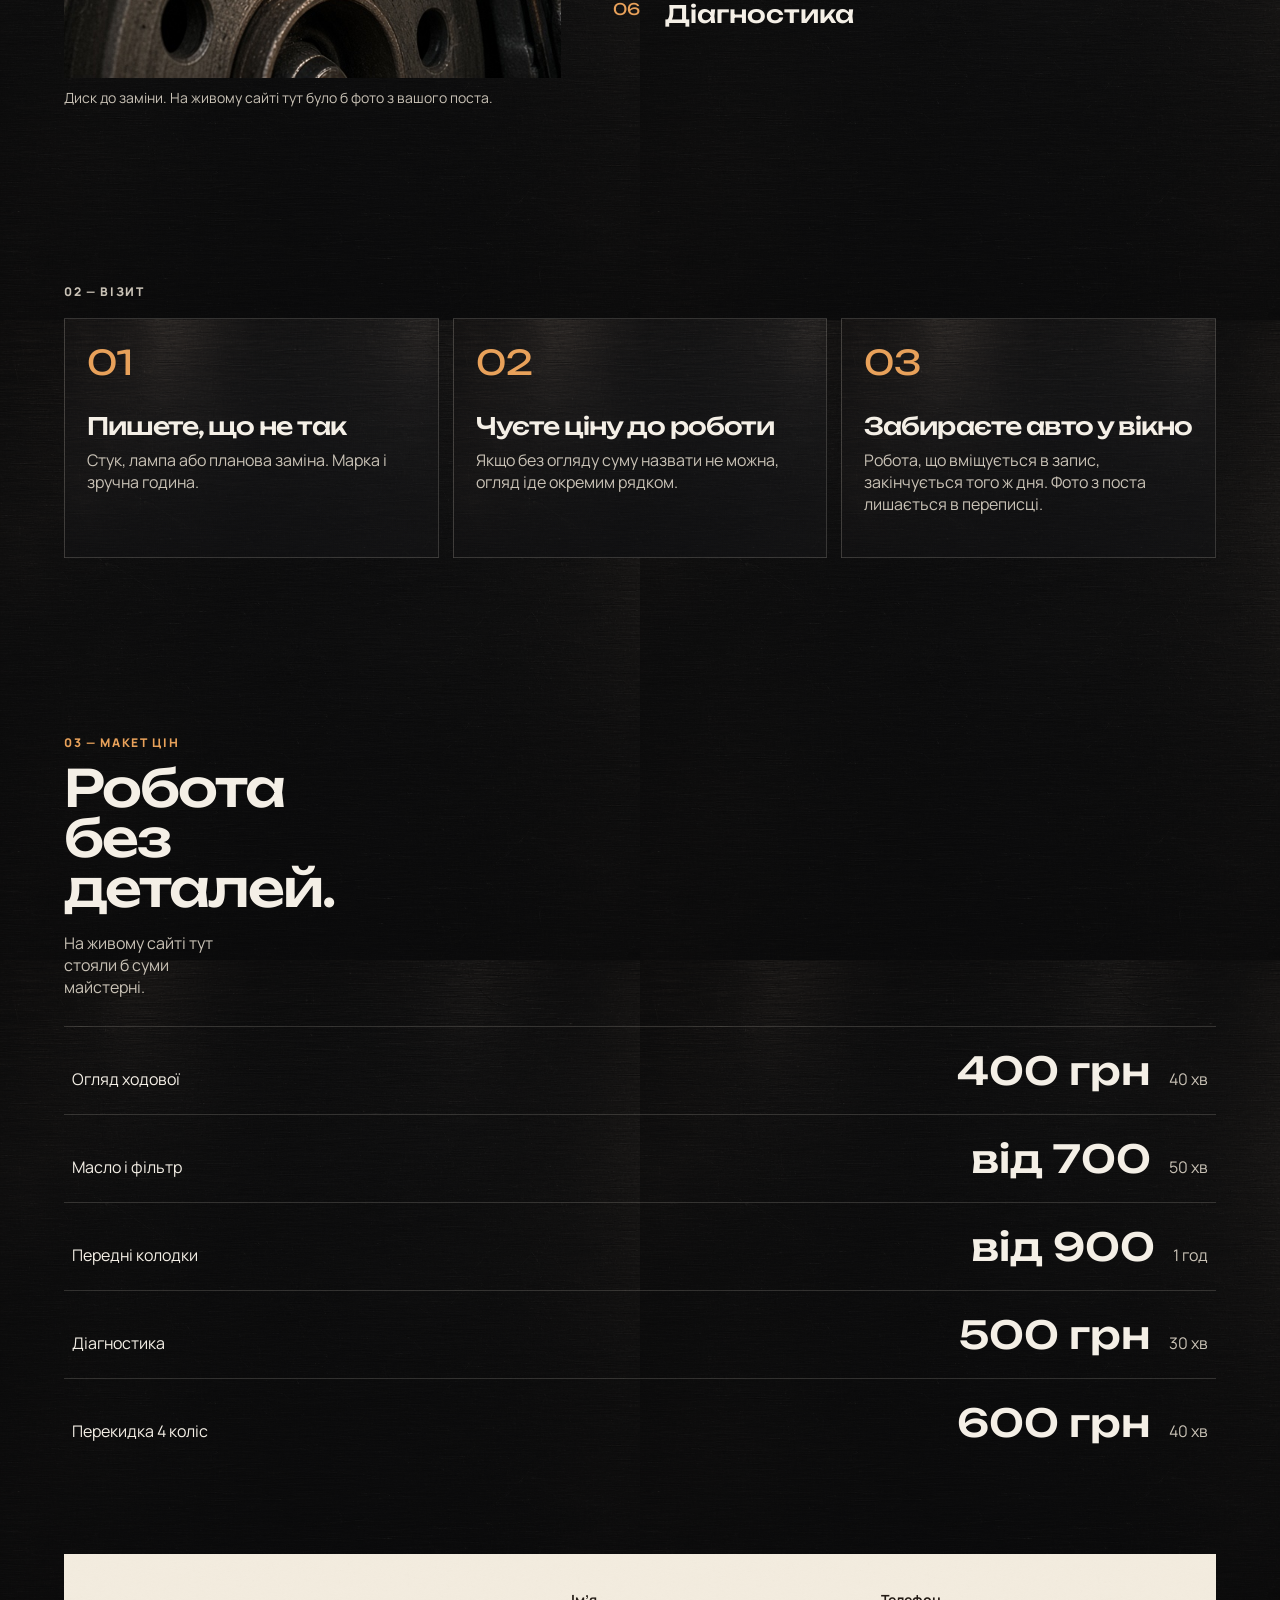
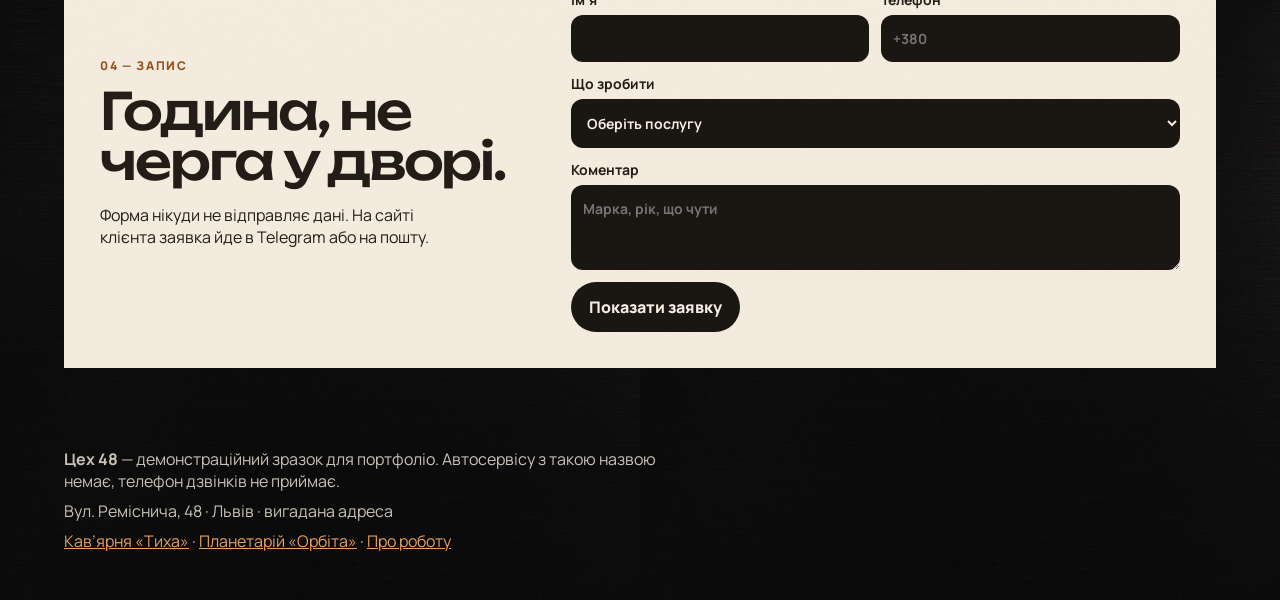
==== commit 134e9a5a: "Replace the name card with a moving interface about the work. Co-authored-by: Cursor <cursoragent@cu" ====
--- a/index.html
+++ b/index.html
@@ -167,7 +167,7 @@
   <footer>
     <p><strong>Цех 48</strong> — демонстраційний зразок для портфоліо. Автосервісу з такою назвою немає, телефон дзвінків не приймає.</p>
     <p>Вул. Реміснича, 48 · Львів · вигадана адреса</p>
-    <p><a href="kaviarnya/">Кав’ярня «Тиха»</a> · <a href="orbita/">Планетарій «Орбіта»</a> · <a href="pro/">Юра Тимко</a></p>
+    <p><a href="kaviarnya/">Кав’ярня «Тиха»</a> · <a href="orbita/">Планетарій «Орбіта»</a> · <a href="pro/">Про роботу</a></p>
   </footer>
   <script src="main.js"></script>
 </body>
